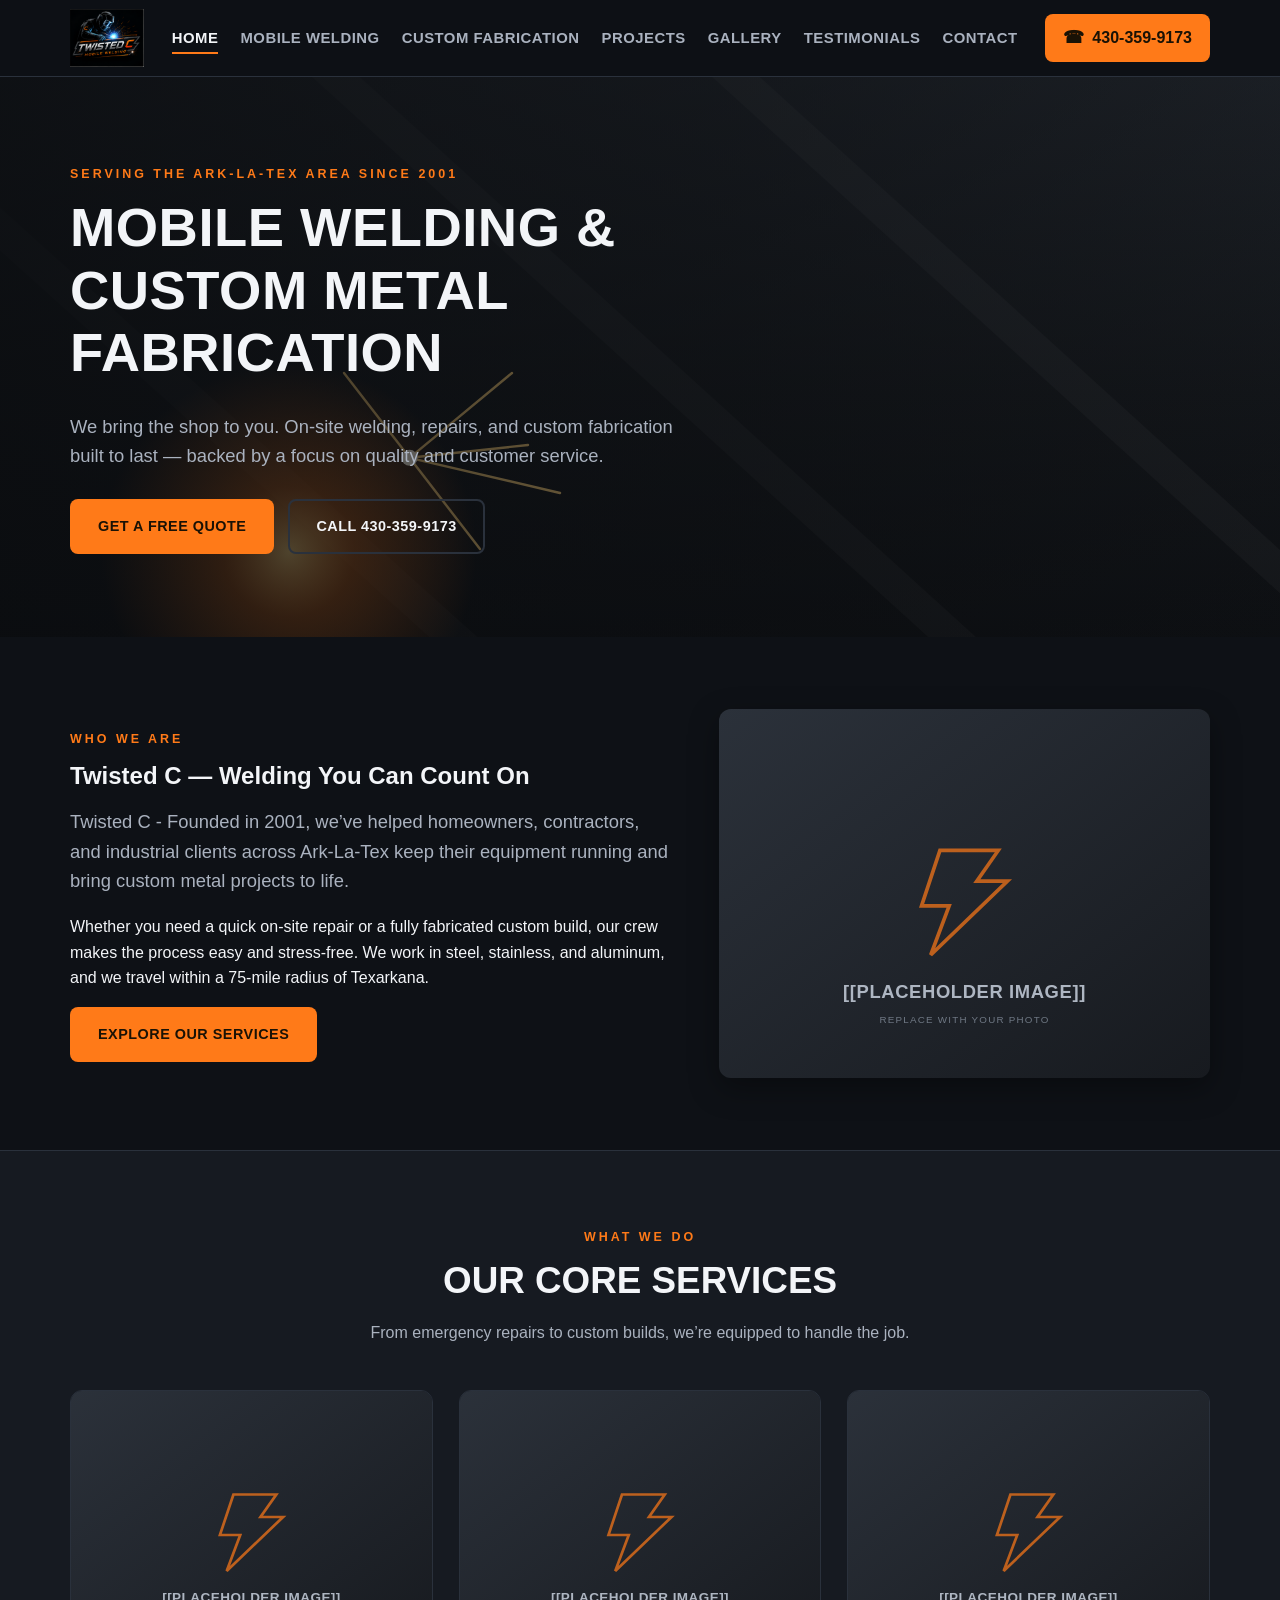
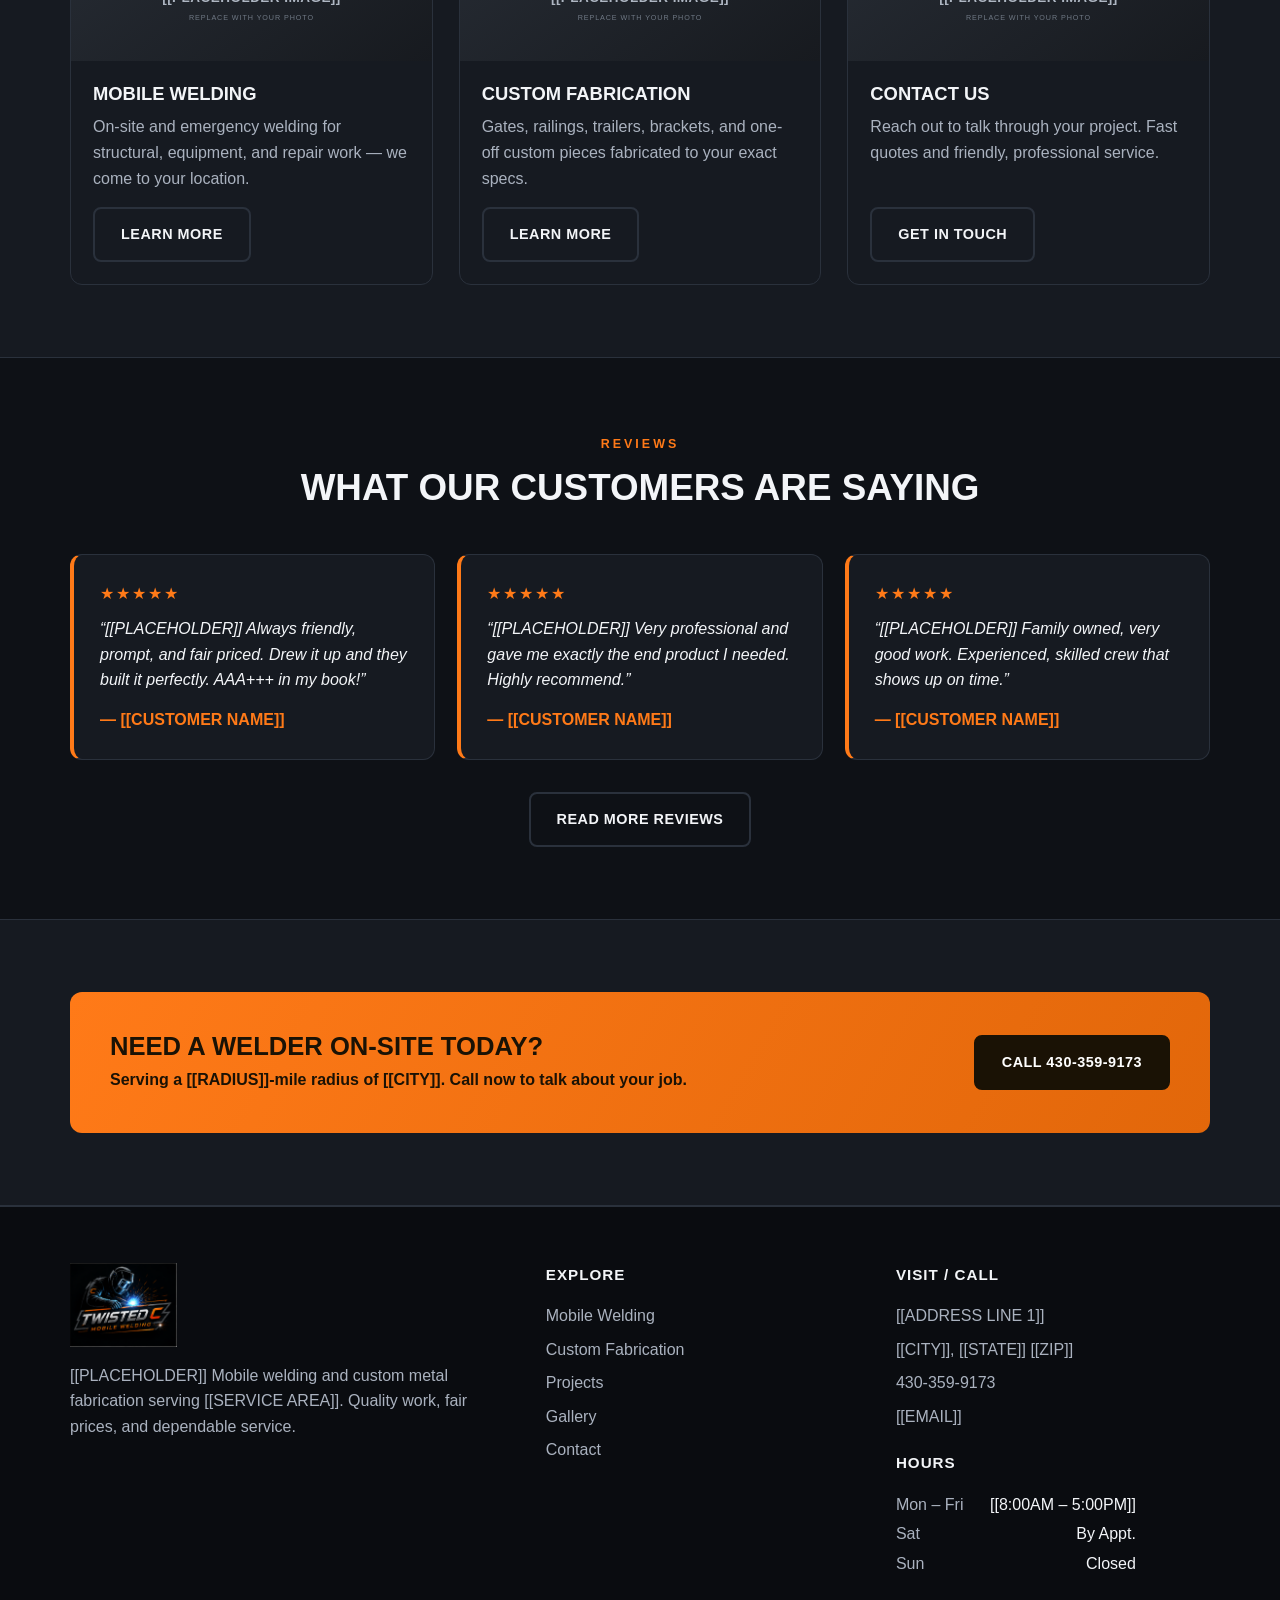
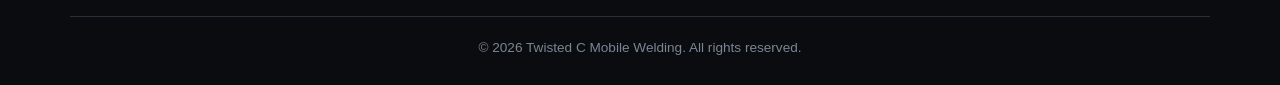
==== index.html @ abf5060c "Fill in home intro and hero copy (Ark-La-Tex, est. 2001, Texarkana)" ====
<!DOCTYPE html>
<html lang="en">
<head>
  <meta charset="UTF-8">
  <meta name="viewport" content="width=device-width, initial-scale=1.0">
  <title>Twisted C Mobile Welding | Mobile Welding & Custom Fabrication</title>
  <meta name="description" content="[[PLACEHOLDER]] Mobile welding and custom metal fabrication serving [[SERVICE AREA]]. On-site repairs, structural welding, and custom builds.">
  <link rel="icon" href="assets/logo.png" type="image/png">
  <link rel="stylesheet" href="css/styles.css">
</head>
<body>

  <!-- ===================== HEADER ===================== -->
  <header class="site-header">
    <div class="container header-inner">
      <a class="brand" href="index.html" aria-label="Twisted C Mobile Welding home">
        <img src="assets/logo.png" alt="Twisted C Mobile Welding logo">
      </a>

      <nav class="main-nav" id="primary-nav" aria-label="Primary">
        <ul>
          <li><a href="index.html" class="active">Home</a></li>
          <li><a href="mobile-welding.html">Mobile Welding</a></li>
          <li><a href="custom-fabrication.html">Custom Fabrication</a></li>
          <li><a href="projects.html">Projects</a></li>
          <li><a href="gallery.html">Gallery</a></li>          <li><a href="testimonials.html">Testimonials</a></li>
          <li><a href="contact.html">Contact</a></li>
        </ul>
      </nav>

      <div class="header-cta">
        <a class="phone-cta" href="tel:430-359-9173">
          <span class="ico" aria-hidden="true">&#9742;</span>
          <span class="label">430-359-9173</span>
        </a>
        <button class="nav-toggle" type="button" aria-label="Toggle menu" aria-controls="primary-nav" aria-expanded="false">
          <span></span><span></span><span></span>
        </button>
      </div>
    </div>
  </header>

  <main>
    <!-- ===================== HERO ===================== -->
    <section class="hero">
      <div class="container">
        <div class="hero-content">
          <span class="eyebrow">Serving the Ark-La-Tex Area since 2001</span>
          <h1>Mobile Welding &amp; Custom Metal Fabrication</h1>
          <p>We bring the shop to you. On-site welding, repairs, and custom fabrication
             built to last &mdash; backed by a focus on quality and customer service.</p>
          <div class="hero-actions">
            <a class="btn btn-primary" href="contact.html">Get a Free Quote</a>
            <a class="btn btn-outline" href="tel:430-359-9173">Call 430-359-9173</a>
          </div>
        </div>
      </div>
    </section>

    <!-- ===================== INTRO ===================== -->
    <section class="section">
      <div class="container split">
        <div>
          <span class="eyebrow">Who we are</span>
          <h2>Twisted C &mdash; Welding You Can Count On</h2>
          <p class="lead">Twisted C - Founded in 2001, we&rsquo;ve helped homeowners,
            contractors, and industrial clients across Ark-La-Tex keep their equipment
            running and bring custom metal projects to life.</p>
          <p>Whether you need a quick on-site repair or a fully fabricated custom build, our
            crew makes the process easy and stress-free. We work in steel, stainless, and
            aluminum, and we travel within a 75-mile radius of Texarkana.</p>
          <a class="btn btn-primary" href="mobile-welding.html">Explore Our Services</a>
        </div>
        <div>
          <img src="assets/placeholder.svg" alt="[[PLACEHOLDER]] welder performing on-site work">
        </div>
      </div>
    </section>

    <!-- ===================== THREE CARDS ===================== -->
    <section class="section section--alt">
      <div class="container">
        <div class="section-head">
          <span class="eyebrow">What we do</span>
          <h2>Our Core Services</h2>
          <p>From emergency repairs to custom builds, we&rsquo;re equipped to handle the job.</p>
        </div>
        <div class="card-grid">
          <article class="card">
            <div class="card-media"><img src="assets/placeholder.svg" alt="[[PLACEHOLDER]] mobile welding"></div>
            <div class="card-body">
              <h3>Mobile Welding</h3>
              <p>On-site and emergency welding for structural, equipment, and repair work &mdash; we come to your location.</p>
              <a class="btn btn-outline" href="mobile-welding.html">Learn More</a>
            </div>
          </article>
          <article class="card">
            <div class="card-media"><img src="assets/placeholder.svg" alt="[[PLACEHOLDER]] custom fabrication"></div>
            <div class="card-body">
              <h3>Custom Fabrication</h3>
              <p>Gates, railings, trailers, brackets, and one-off custom pieces fabricated to your exact specs.</p>
              <a class="btn btn-outline" href="custom-fabrication.html">Learn More</a>
            </div>
          </article>
          <article class="card">
            <div class="card-media"><img src="assets/placeholder.svg" alt="[[PLACEHOLDER]] contact us"></div>
            <div class="card-body">
              <h3>Contact Us</h3>
              <p>Reach out to talk through your project. Fast quotes and friendly, professional service.</p>
              <a class="btn btn-outline" href="contact.html">Get in Touch</a>
            </div>
          </article>
        </div>
      </div>
    </section>

    <!-- ===================== TESTIMONIALS STRIP ===================== -->
    <section class="section">
      <div class="container">
        <div class="section-head">
          <span class="eyebrow">Reviews</span>
          <h2>What Our Customers Are Saying</h2>
        </div>
        <div class="grid-3">
          <div class="quote">
            <div class="stars" aria-label="5 out of 5 stars">&#9733;&#9733;&#9733;&#9733;&#9733;</div>
            <p>&ldquo;[[PLACEHOLDER]] Always friendly, prompt, and fair priced. Drew it up and they built it perfectly. AAA+++ in my book!&rdquo;</p>
            <span class="who">&mdash; [[CUSTOMER NAME]]</span>
          </div>
          <div class="quote">
            <div class="stars" aria-label="5 out of 5 stars">&#9733;&#9733;&#9733;&#9733;&#9733;</div>
            <p>&ldquo;[[PLACEHOLDER]] Very professional and gave me exactly the end product I needed. Highly recommend.&rdquo;</p>
            <span class="who">&mdash; [[CUSTOMER NAME]]</span>
          </div>
          <div class="quote">
            <div class="stars" aria-label="5 out of 5 stars">&#9733;&#9733;&#9733;&#9733;&#9733;</div>
            <p>&ldquo;[[PLACEHOLDER]] Family owned, very good work. Experienced, skilled crew that shows up on time.&rdquo;</p>
            <span class="who">&mdash; [[CUSTOMER NAME]]</span>
          </div>
        </div>
        <div class="text-center" style="margin-top:32px;">
          <a class="btn btn-outline" href="testimonials.html">Read More Reviews</a>
        </div>
      </div>
    </section>

    <!-- ===================== CALLOUT ===================== -->
    <section class="section section--alt">
      <div class="container">
        <div class="callout">
          <div>
            <h2>Need a Welder On-Site Today?</h2>
            <p>Serving a [[RADIUS]]-mile radius of [[CITY]]. Call now to talk about your job.</p>
          </div>
          <a class="btn" href="tel:430-359-9173">Call 430-359-9173</a>
        </div>
      </div>
    </section>
  </main>

  <!-- ===================== FOOTER ===================== -->
  <footer class="site-footer">
    <div class="container">
      <div class="footer-grid">
        <div class="footer-brand">
          <img src="assets/logo.png" alt="Twisted C Mobile Welding logo">
          <p>[[PLACEHOLDER]] Mobile welding and custom metal fabrication serving [[SERVICE AREA]].
             Quality work, fair prices, and dependable service.</p>
        </div>
        <div>
          <h4>Explore</h4>
          <ul>
            <li><a href="mobile-welding.html">Mobile Welding</a></li>
            <li><a href="custom-fabrication.html">Custom Fabrication</a></li>
            <li><a href="projects.html">Projects</a></li>
            <li><a href="gallery.html">Gallery</a></li>            <li><a href="contact.html">Contact</a></li>
          </ul>
        </div>
        <div>
          <h4>Visit / Call</h4>
          <ul>
            <li>[[ADDRESS LINE 1]]</li>
            <li>[[CITY]], [[STATE]] [[ZIP]]</li>
            <li><a href="tel:430-359-9173">430-359-9173</a></li>
            <li><a href="mailto:[[EMAIL]]">[[EMAIL]]</a></li>
          </ul>
          <h4 style="margin-top:22px;">Hours</h4>
          <div class="footer-hours">
            <span>Mon &ndash; Fri</span><span>[[8:00AM &ndash; 5:00PM]]</span>
            <span>Sat</span><span>By Appt.</span>
            <span>Sun</span><span>Closed</span>
          </div>
        </div>
      </div>
      <div class="footer-bottom">
        &copy; <span id="year">2026</span> Twisted C Mobile Welding. All rights reserved.
      </div>
    </div>
  </footer>

  <script src="js/main.js"></script>
</body>
</html>
---- css/styles.css ----
/* =========================================================
   Twisted C Mobile Welding
   Shared stylesheet. Theme variables live at the top:
   change --accent to re-brand the whole site at once.
   ========================================================= */

:root {
  --accent: #ff7a18;        /* safety orange */
  --accent-dark: #e2670a;
  --accent-soft: rgba(255, 122, 24, 0.12);

  --bg: #0e1116;            /* near-black steel */
  --surface: #161a21;       /* card / band surface */
  --surface-2: #1d222b;     /* lighter surface */
  --border: #2a313c;

  --text: #f3f5f8;
  --muted: #aab2bf;
  --muted-2: #7b8593;

  --header-h: 76px;
  --maxw: 1180px;
  --radius: 12px;
  --shadow: 0 10px 30px rgba(0, 0, 0, 0.35);
  --font: "Segoe UI", Arial, Helvetica, sans-serif;
}

* { box-sizing: border-box; }

html { scroll-behavior: smooth; }

body {
  margin: 0;
  font-family: var(--font);
  color: var(--text);
  background: var(--bg);
  line-height: 1.6;
  -webkit-font-smoothing: antialiased;
}

img { max-width: 100%; display: block; }

a { color: var(--accent); text-decoration: none; }
a:hover { color: var(--accent-dark); }

h1, h2, h3 { line-height: 1.15; margin: 0 0 0.5em; }

.container {
  width: 100%;
  max-width: var(--maxw);
  margin: 0 auto;
  padding: 0 20px;
}

.text-center { text-align: center; }

.eyebrow {
  display: inline-block;
  color: var(--accent);
  font-weight: 700;
  letter-spacing: 3px;
  text-transform: uppercase;
  font-size: 0.78rem;
  margin-bottom: 12px;
}

/* ---------- Buttons ---------- */
.btn {
  display: inline-block;
  padding: 14px 26px;
  border-radius: 8px;
  font-weight: 700;
  letter-spacing: 0.5px;
  text-transform: uppercase;
  font-size: 0.9rem;
  cursor: pointer;
  border: 2px solid transparent;
  transition: transform 0.12s ease, background 0.18s ease, color 0.18s ease;
}
.btn:active { transform: translateY(1px); }

.btn-primary { background: var(--accent); color: #1a1205; }
.btn-primary:hover { background: var(--accent-dark); color: #1a1205; }

.btn-outline { background: transparent; color: var(--text); border-color: var(--border); }
.btn-outline:hover { border-color: var(--accent); color: var(--accent); }

.btn-block { display: block; width: 100%; text-align: center; }

/* =========================================================
   Header
   ========================================================= */
.site-header {
  position: sticky;
  top: 0;
  z-index: 100;
  background: rgba(14, 17, 22, 0.92);
  backdrop-filter: blur(8px);
  border-bottom: 1px solid var(--border);
  transition: box-shadow 0.2s ease, background 0.2s ease;
}
.site-header.is-scrolled { box-shadow: var(--shadow); }

.header-inner {
  height: var(--header-h);
  display: flex;
  align-items: center;
  justify-content: space-between;
  gap: 16px;
}

.brand { display: flex; align-items: center; }
.brand img { height: 58px; width: auto; }

.main-nav ul {
  list-style: none;
  display: flex;
  align-items: center;
  gap: 22px;
  margin: 0;
  padding: 0;
}
.main-nav a {
  color: var(--muted);
  font-weight: 600;
  font-size: 0.93rem;
  text-transform: uppercase;
  letter-spacing: 0.5px;
  padding: 6px 0;
  border-bottom: 2px solid transparent;
}
.main-nav a:hover { color: var(--text); }
.main-nav a.active {
  color: var(--text);
  border-bottom-color: var(--accent);
}

.header-cta {
  display: flex;
  align-items: center;
  gap: 14px;
}
.phone-cta {
  display: inline-flex;
  align-items: center;
  gap: 8px;
  background: var(--accent);
  color: #1a1205;
  font-weight: 800;
  padding: 11px 18px;
  border-radius: 8px;
  white-space: nowrap;
}
.phone-cta:hover { background: var(--accent-dark); color: #1a1205; }
.phone-cta .ico { font-size: 1.05rem; }

.nav-toggle {
  display: none;
  flex-direction: column;
  justify-content: center;
  gap: 5px;
  width: 44px;
  height: 44px;
  background: transparent;
  border: 1px solid var(--border);
  border-radius: 8px;
  cursor: pointer;
}
.nav-toggle span {
  display: block;
  height: 2px;
  width: 22px;
  margin: 0 auto;
  background: var(--text);
  transition: transform 0.2s ease, opacity 0.2s ease;
}
.nav-toggle[aria-expanded="true"] span:nth-child(1) { transform: translateY(7px) rotate(45deg); }
.nav-toggle[aria-expanded="true"] span:nth-child(2) { opacity: 0; }
.nav-toggle[aria-expanded="true"] span:nth-child(3) { transform: translateY(-7px) rotate(-45deg); }

/* =========================================================
   Hero
   ========================================================= */
.hero {
  position: relative;
  min-height: 560px;
  display: flex;
  align-items: center;
  background: var(--surface);
  overflow: hidden;
}
.hero::before {
  content: "";
  position: absolute;
  inset: 0;
  background: url("../assets/hero.svg") center/cover no-repeat;
}
.hero::after {
  content: "";
  position: absolute;
  inset: 0;
  background: linear-gradient(90deg, rgba(10, 12, 15, 0.82) 0%, rgba(10, 12, 15, 0.55) 55%, rgba(10, 12, 15, 0.25) 100%);
}
.hero .container { position: relative; z-index: 2; }
.hero-content { max-width: 640px; padding: 80px 0; }
.hero h1 {
  font-size: clamp(2rem, 5vw, 3.4rem);
  text-transform: uppercase;
  letter-spacing: 0.5px;
}
.hero p { font-size: 1.15rem; color: var(--muted); margin-bottom: 28px; }
.hero-actions { display: flex; flex-wrap: wrap; gap: 14px; }

/* Smaller page banner for inner pages */
.page-banner {
  position: relative;
  background: var(--surface);
  border-bottom: 1px solid var(--border);
  padding: 56px 0;
  overflow: hidden;
}
.page-banner::before {
  content: "";
  position: absolute;
  inset: 0;
  background: url("../assets/hero.svg") center/cover no-repeat;
  opacity: 0.5;
}
.page-banner::after {
  content: "";
  position: absolute;
  inset: 0;
  background: linear-gradient(90deg, rgba(10, 12, 15, 0.9), rgba(10, 12, 15, 0.6));
}
.page-banner .container { position: relative; z-index: 2; }
.page-banner h1 { font-size: clamp(1.8rem, 4vw, 2.6rem); text-transform: uppercase; }
.breadcrumb { color: var(--muted-2); font-size: 0.9rem; }
.breadcrumb a { color: var(--muted); }

/* =========================================================
   Sections
   ========================================================= */
.section { padding: 72px 0; }
.section--alt { background: var(--surface); border-top: 1px solid var(--border); border-bottom: 1px solid var(--border); }

.section-head { max-width: 720px; margin: 0 auto 44px; text-align: center; }
.section-head h2 { font-size: clamp(1.6rem, 3.5vw, 2.3rem); text-transform: uppercase; }
.section-head p { color: var(--muted); margin: 0; }

.lead { font-size: 1.15rem; color: var(--muted); }

/* Two-column intro */
.split {
  display: grid;
  grid-template-columns: 1.1fr 0.9fr;
  gap: 48px;
  align-items: center;
}
.split img { border-radius: var(--radius); box-shadow: var(--shadow); }

/* =========================================================
   Cards
   ========================================================= */
.card-grid {
  display: grid;
  grid-template-columns: repeat(3, 1fr);
  gap: 26px;
}
.card {
  background: var(--surface);
  border: 1px solid var(--border);
  border-radius: var(--radius);
  overflow: hidden;
  display: flex;
  flex-direction: column;
  transition: transform 0.15s ease, border-color 0.15s ease;
}
.card:hover { transform: translateY(-4px); border-color: var(--accent); }
.card-media { aspect-ratio: 4 / 3; background: var(--surface-2); }
.card-media img { width: 100%; height: 100%; object-fit: cover; }
.card-body { padding: 22px; display: flex; flex-direction: column; gap: 10px; flex: 1; }
.card-body h3 { text-transform: uppercase; font-size: 1.15rem; margin: 0; }
.card-body p { color: var(--muted); margin: 0; flex: 1; }
.card-body .btn { align-self: flex-start; margin-top: 6px; }

/* Feature list */
.feature-list { list-style: none; padding: 0; margin: 18px 0 0; display: grid; gap: 12px; }
.feature-list li {
  position: relative;
  padding-left: 30px;
  color: var(--muted);
}
.feature-list li::before {
  content: "";
  position: absolute;
  left: 0; top: 9px;
  width: 12px; height: 12px;
  background: var(--accent);
  clip-path: polygon(50% 0, 100% 38%, 80% 100%, 20% 100%, 0 38%);
}

/* Two/three/four-up generic grids */
.grid-2 { display: grid; grid-template-columns: repeat(2, 1fr); gap: 26px; }
.grid-3 { display: grid; grid-template-columns: repeat(3, 1fr); gap: 22px; }
.grid-4 { display: grid; grid-template-columns: repeat(4, 1fr); gap: 18px; }

/* =========================================================
   Callout band
   ========================================================= */
.callout {
  background: linear-gradient(120deg, var(--accent) 0%, var(--accent-dark) 100%);
  color: #1a1205;
  border-radius: var(--radius);
  padding: 40px;
  display: flex;
  flex-wrap: wrap;
  align-items: center;
  justify-content: space-between;
  gap: 24px;
}
.callout h2 { margin: 0; text-transform: uppercase; font-size: 1.6rem; }
.callout p { margin: 6px 0 0; font-weight: 600; }
.callout .btn { background: #1a1205; color: #fff; border-color: #1a1205; }
.callout .btn:hover { background: #000; color: #fff; }

/* =========================================================
   Testimonials
   ========================================================= */
.quote {
  background: var(--surface);
  border: 1px solid var(--border);
  border-left: 4px solid var(--accent);
  border-radius: var(--radius);
  padding: 26px;
}
.quote p { font-style: italic; color: var(--text); margin: 0 0 14px; }
.quote .who { color: var(--accent); font-weight: 700; font-style: normal; }
.stars { color: var(--accent); letter-spacing: 2px; margin-bottom: 10px; }

/* =========================================================
   Gallery
   ========================================================= */
.gallery-grid {
  display: grid;
  grid-template-columns: repeat(3, 1fr);
  gap: 16px;
}
.gallery-item {
  position: relative;
  border: 1px solid var(--border);
  border-radius: 10px;
  overflow: hidden;
  cursor: pointer;
  aspect-ratio: 4 / 3;
  background: var(--surface-2);
}
.gallery-item img { width: 100%; height: 100%; object-fit: cover; transition: transform 0.25s ease; }
.gallery-item:hover img { transform: scale(1.06); }
.gallery-item::after {
  content: "+";
  position: absolute;
  inset: 0;
  display: flex;
  align-items: center;
  justify-content: center;
  font-size: 2rem;
  color: #fff;
  background: rgba(14, 17, 22, 0.55);
  opacity: 0;
  transition: opacity 0.2s ease;
}
.gallery-item:hover::after { opacity: 1; }

/* Lightbox */
.lightbox {
  position: fixed;
  inset: 0;
  z-index: 200;
  background: rgba(6, 8, 11, 0.92);
  display: none;
  align-items: center;
  justify-content: center;
  padding: 24px;
}
.lightbox.open { display: flex; }
.lightbox img { max-width: 92vw; max-height: 86vh; border-radius: 8px; box-shadow: var(--shadow); }
.lightbox-close {
  position: absolute;
  top: 18px; right: 22px;
  background: transparent;
  border: none;
  color: #fff;
  font-size: 2.4rem;
  line-height: 1;
  cursor: pointer;
}

/* =========================================================
   Careers
   ========================================================= */
.job {
  background: var(--surface);
  border: 1px solid var(--border);
  border-radius: var(--radius);
  padding: 24px 26px;
  display: flex;
  flex-wrap: wrap;
  justify-content: space-between;
  align-items: center;
  gap: 16px;
}
.job h3 { margin: 0; text-transform: uppercase; font-size: 1.15rem; }
.job .meta { color: var(--muted-2); font-size: 0.9rem; }

/* =========================================================
   Contact
   ========================================================= */
.contact-grid { display: grid; grid-template-columns: 1.1fr 0.9fr; gap: 42px; align-items: start; }

.field { margin-bottom: 18px; }
.field label { display: block; font-weight: 600; margin-bottom: 6px; font-size: 0.92rem; }
.field input, .field textarea {
  width: 100%;
  background: var(--surface);
  border: 1px solid var(--border);
  border-radius: 8px;
  color: var(--text);
  padding: 12px 14px;
  font: inherit;
}
.field input:focus, .field textarea:focus {
  outline: none;
  border-color: var(--accent);
  box-shadow: 0 0 0 3px var(--accent-soft);
}
.field textarea { min-height: 140px; resize: vertical; }

.form-note { color: var(--muted-2); font-size: 0.85rem; margin-top: 10px; }
.form-success {
  display: none;
  background: var(--accent-soft);
  border: 1px solid var(--accent);
  color: var(--text);
  border-radius: 8px;
  padding: 14px 16px;
  margin-bottom: 18px;
}
.form-success.show { display: block; }

.info-list { list-style: none; padding: 0; margin: 0; display: grid; gap: 18px; }
.info-list li { display: flex; gap: 14px; }
.info-list .ico {
  flex: 0 0 40px;
  height: 40px;
  display: flex;
  align-items: center;
  justify-content: center;
  background: var(--accent-soft);
  color: var(--accent);
  border-radius: 8px;
  font-size: 1.1rem;
}
.info-list strong { display: block; }
.info-list span { color: var(--muted); }

.map-placeholder {
  margin-top: 26px;
  height: 220px;
  border-radius: var(--radius);
  border: 1px dashed var(--border);
  background:
    repeating-linear-gradient(45deg, var(--surface), var(--surface) 14px, var(--surface-2) 14px, var(--surface-2) 28px);
  display: flex;
  align-items: center;
  justify-content: center;
  color: var(--muted-2);
  font-weight: 600;
  letter-spacing: 1px;
}

/* =========================================================
   Footer
   ========================================================= */
.site-footer {
  background: #0a0c10;
  border-top: 1px solid var(--border);
  padding: 56px 0 26px;
  color: var(--muted);
}
.footer-grid {
  display: grid;
  grid-template-columns: 1.4fr 1fr 1fr;
  gap: 36px;
}
.site-footer h4 {
  color: var(--text);
  text-transform: uppercase;
  letter-spacing: 1px;
  font-size: 0.95rem;
  margin: 0 0 16px;
}
.site-footer ul { list-style: none; padding: 0; margin: 0; display: grid; gap: 8px; }
.site-footer a { color: var(--muted); }
.site-footer a:hover { color: var(--accent); }
.footer-brand img { height: 84px; width: auto; margin-bottom: 14px; }
.footer-hours { display: grid; grid-template-columns: auto auto; gap: 4px 18px; max-width: 240px; }
.footer-hours span:nth-child(even) { color: var(--text); text-align: right; }
.footer-bottom {
  border-top: 1px solid var(--border);
  margin-top: 40px;
  padding-top: 20px;
  text-align: center;
  font-size: 0.85rem;
  color: var(--muted-2);
}

/* =========================================================
   Responsive
   ========================================================= */
@media (max-width: 960px) {
  .split, .contact-grid { grid-template-columns: 1fr; gap: 30px; }
  .card-grid, .grid-3, .gallery-grid { grid-template-columns: repeat(2, 1fr); }
  .grid-4 { grid-template-columns: repeat(2, 1fr); }
  .footer-grid { grid-template-columns: 1fr 1fr; }
}

@media (max-width: 760px) {
  .nav-toggle { display: flex; }
  .main-nav {
    position: fixed;
    top: var(--header-h);
    left: 0;
    right: 0;
    background: var(--bg);
    border-bottom: 1px solid var(--border);
    box-shadow: var(--shadow);
    max-height: 0;
    overflow: hidden;
    transition: max-height 0.28s ease;
  }
  .main-nav.open { max-height: 70vh; }
  .main-nav ul { flex-direction: column; align-items: stretch; gap: 0; padding: 8px 0; }
  .main-nav li { border-bottom: 1px solid var(--border); }
  .main-nav li:last-child { border-bottom: none; }
  .main-nav a { display: block; padding: 14px 20px; }
  .main-nav a.active { border-bottom-color: transparent; color: var(--accent); }

  /* hide the long phone label on small screens, keep tap-to-call icon button */
  .phone-cta .label { display: none; }

  .hero-content { padding: 60px 0; }
  .callout { flex-direction: column; align-items: flex-start; }
}

@media (max-width: 520px) {
  .card-grid, .grid-2, .grid-3, .grid-4, .gallery-grid, .footer-grid { grid-template-columns: 1fr; }
  .section { padding: 52px 0; }
}
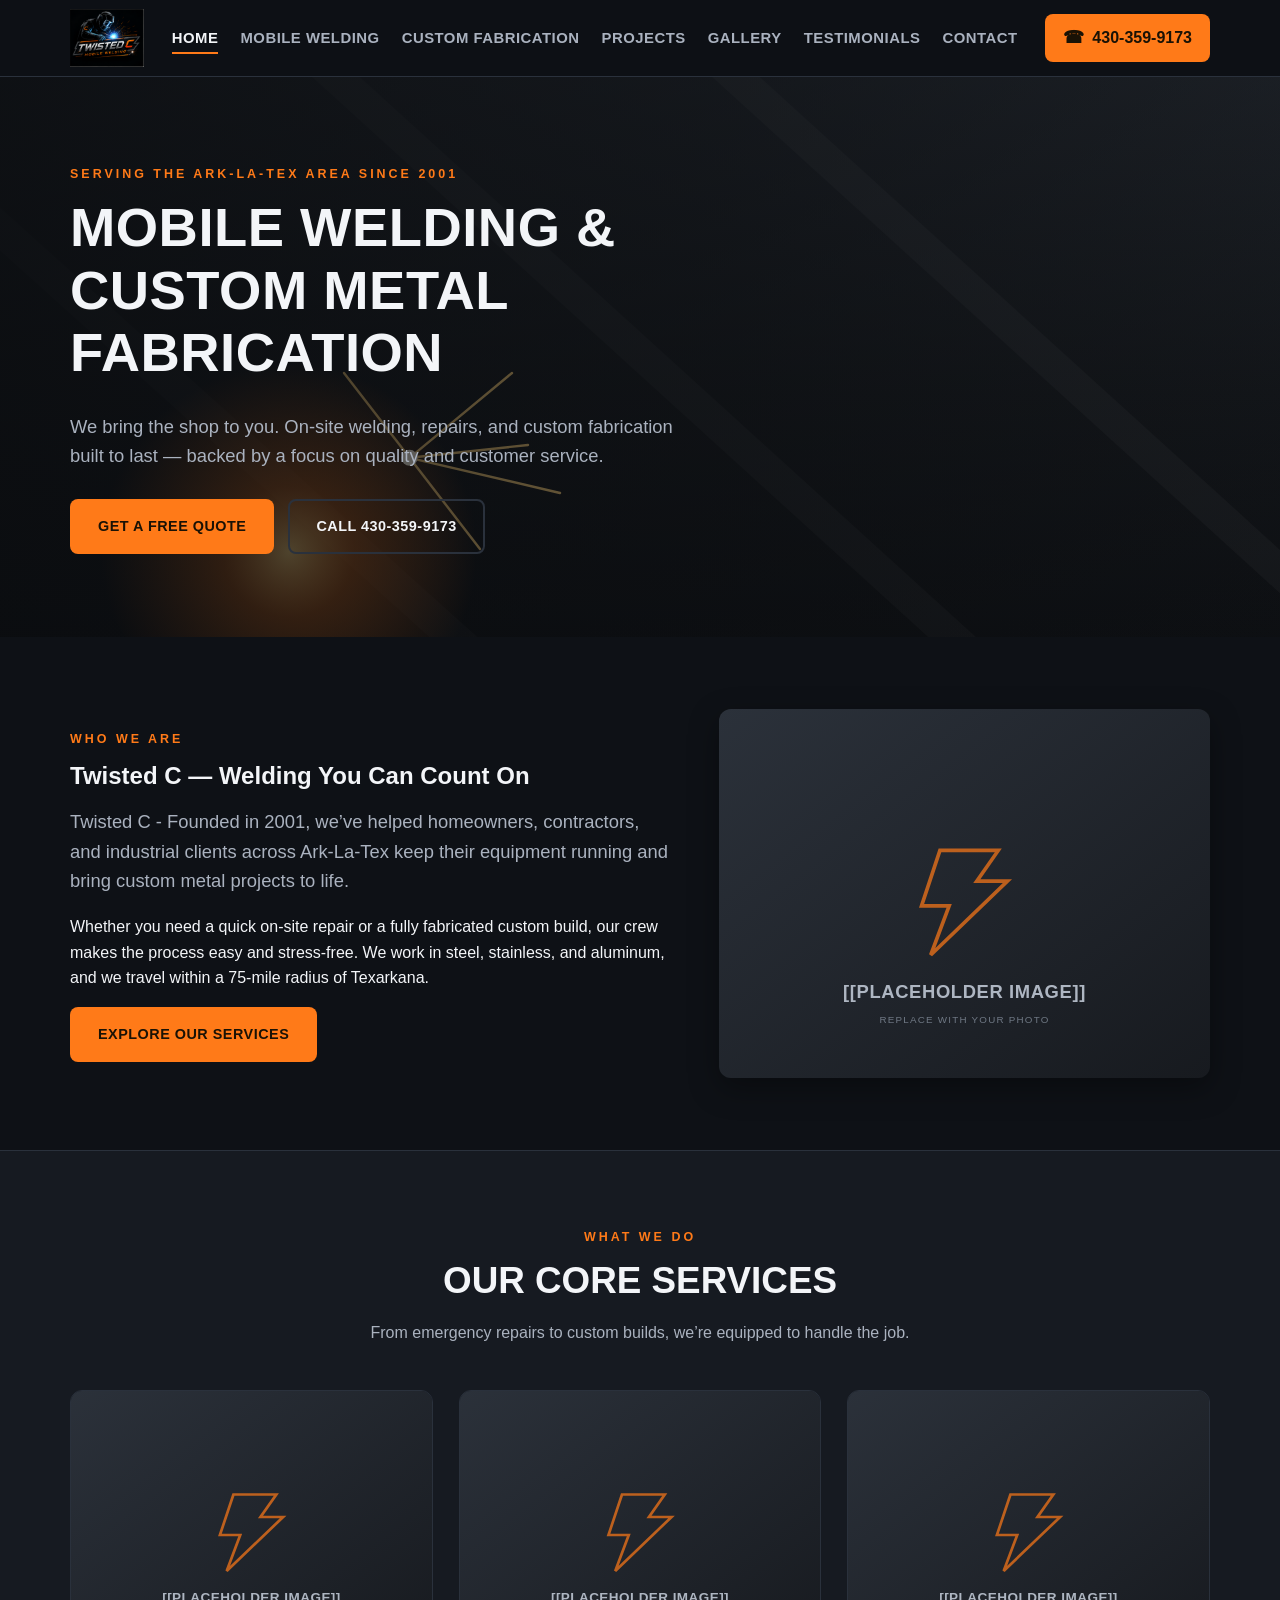
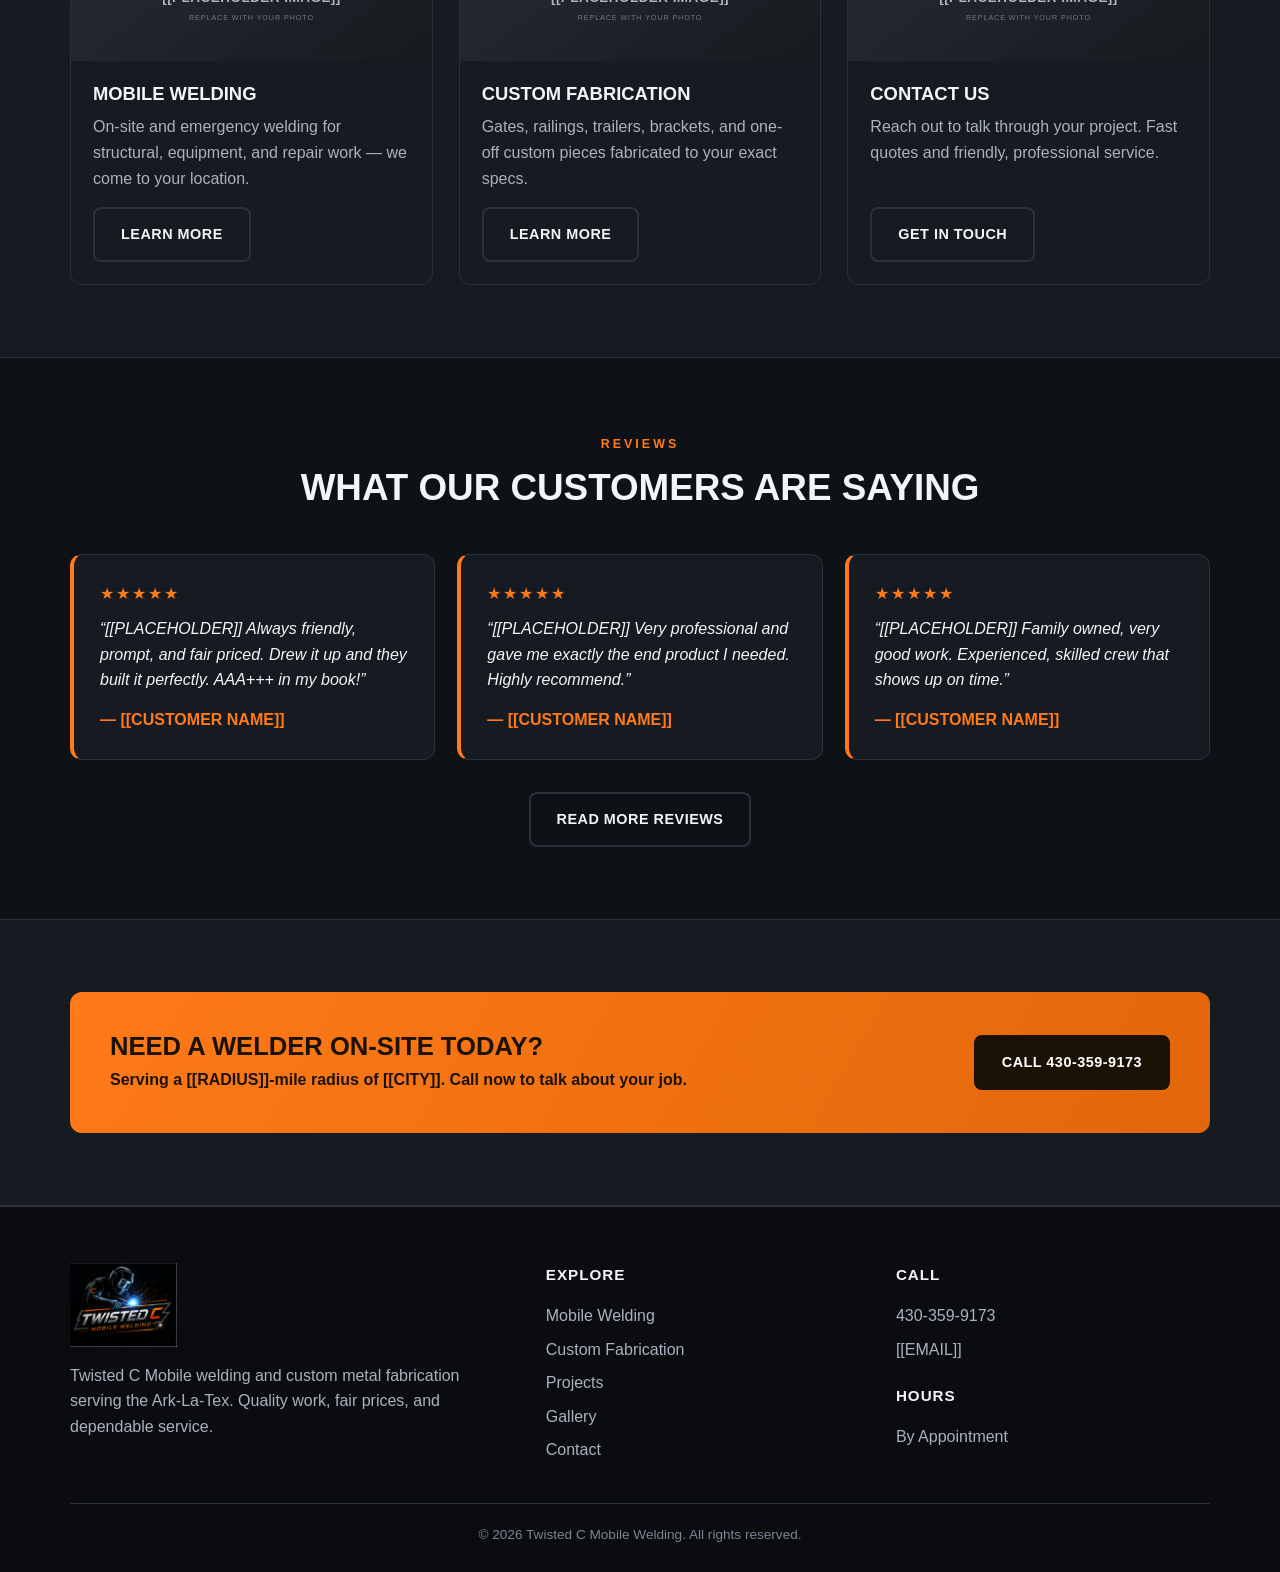
==== commit 50f0e9ab: "Simplify footer: brand blurb, Call heading, phone/email only, by-appointment hours" ====
--- a/index.html
+++ b/index.html
@@ -164,7 +164,7 @@
       <div class="footer-grid">
         <div class="footer-brand">
           <img src="assets/logo.png" alt="Twisted C Mobile Welding logo">
-          <p>[[PLACEHOLDER]] Mobile welding and custom metal fabrication serving [[SERVICE AREA]].
+          <p>Twisted C Mobile welding and custom metal fabrication serving the Ark-La-Tex.
              Quality work, fair prices, and dependable service.</p>
         </div>
         <div>
@@ -177,18 +177,14 @@
           </ul>
         </div>
         <div>
-          <h4>Visit / Call</h4>
+          <h4>Call</h4>
           <ul>
-            <li>[[ADDRESS LINE 1]]</li>
-            <li>[[CITY]], [[STATE]] [[ZIP]]</li>
             <li><a href="tel:430-359-9173">430-359-9173</a></li>
             <li><a href="mailto:[[EMAIL]]">[[EMAIL]]</a></li>
           </ul>
           <h4 style="margin-top:22px;">Hours</h4>
           <div class="footer-hours">
-            <span>Mon &ndash; Fri</span><span>[[8:00AM &ndash; 5:00PM]]</span>
-            <span>Sat</span><span>By Appt.</span>
-            <span>Sun</span><span>Closed</span>
+            <span>By Appointment</span>
           </div>
         </div>
       </div>
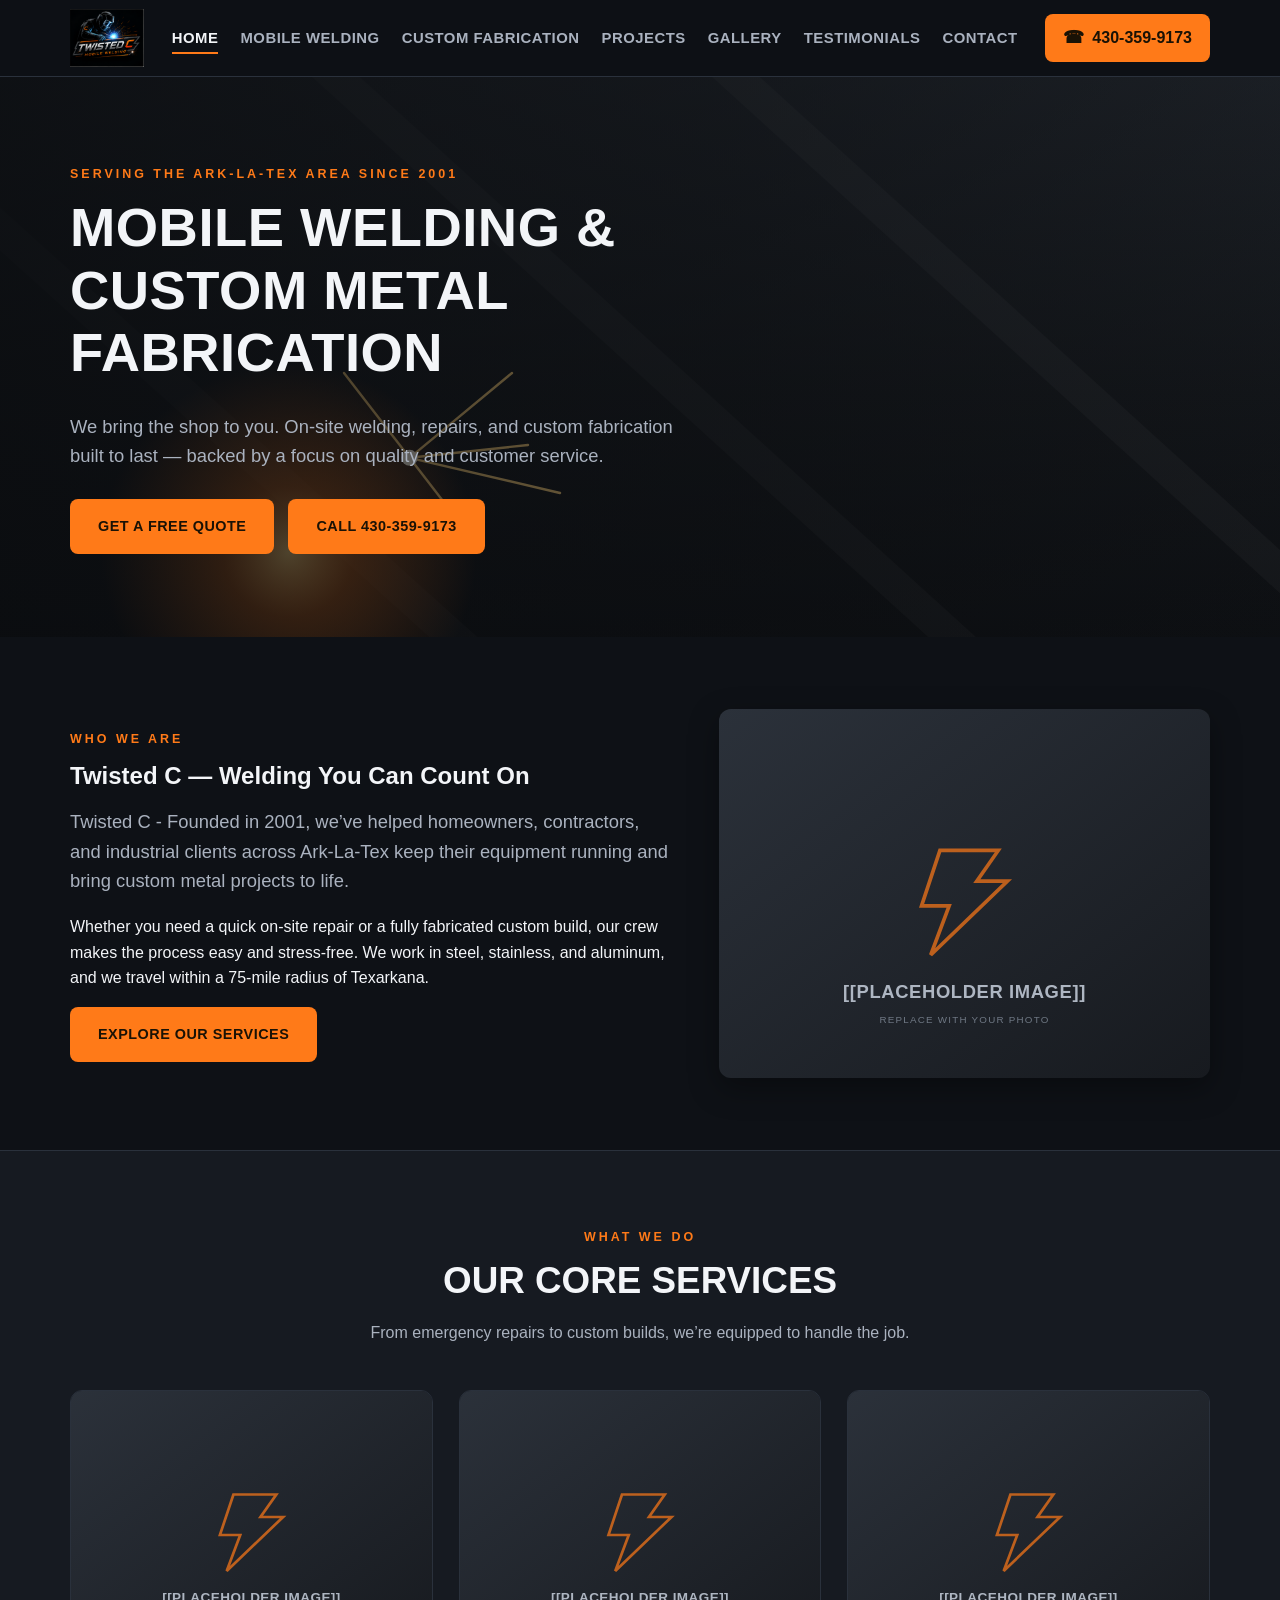
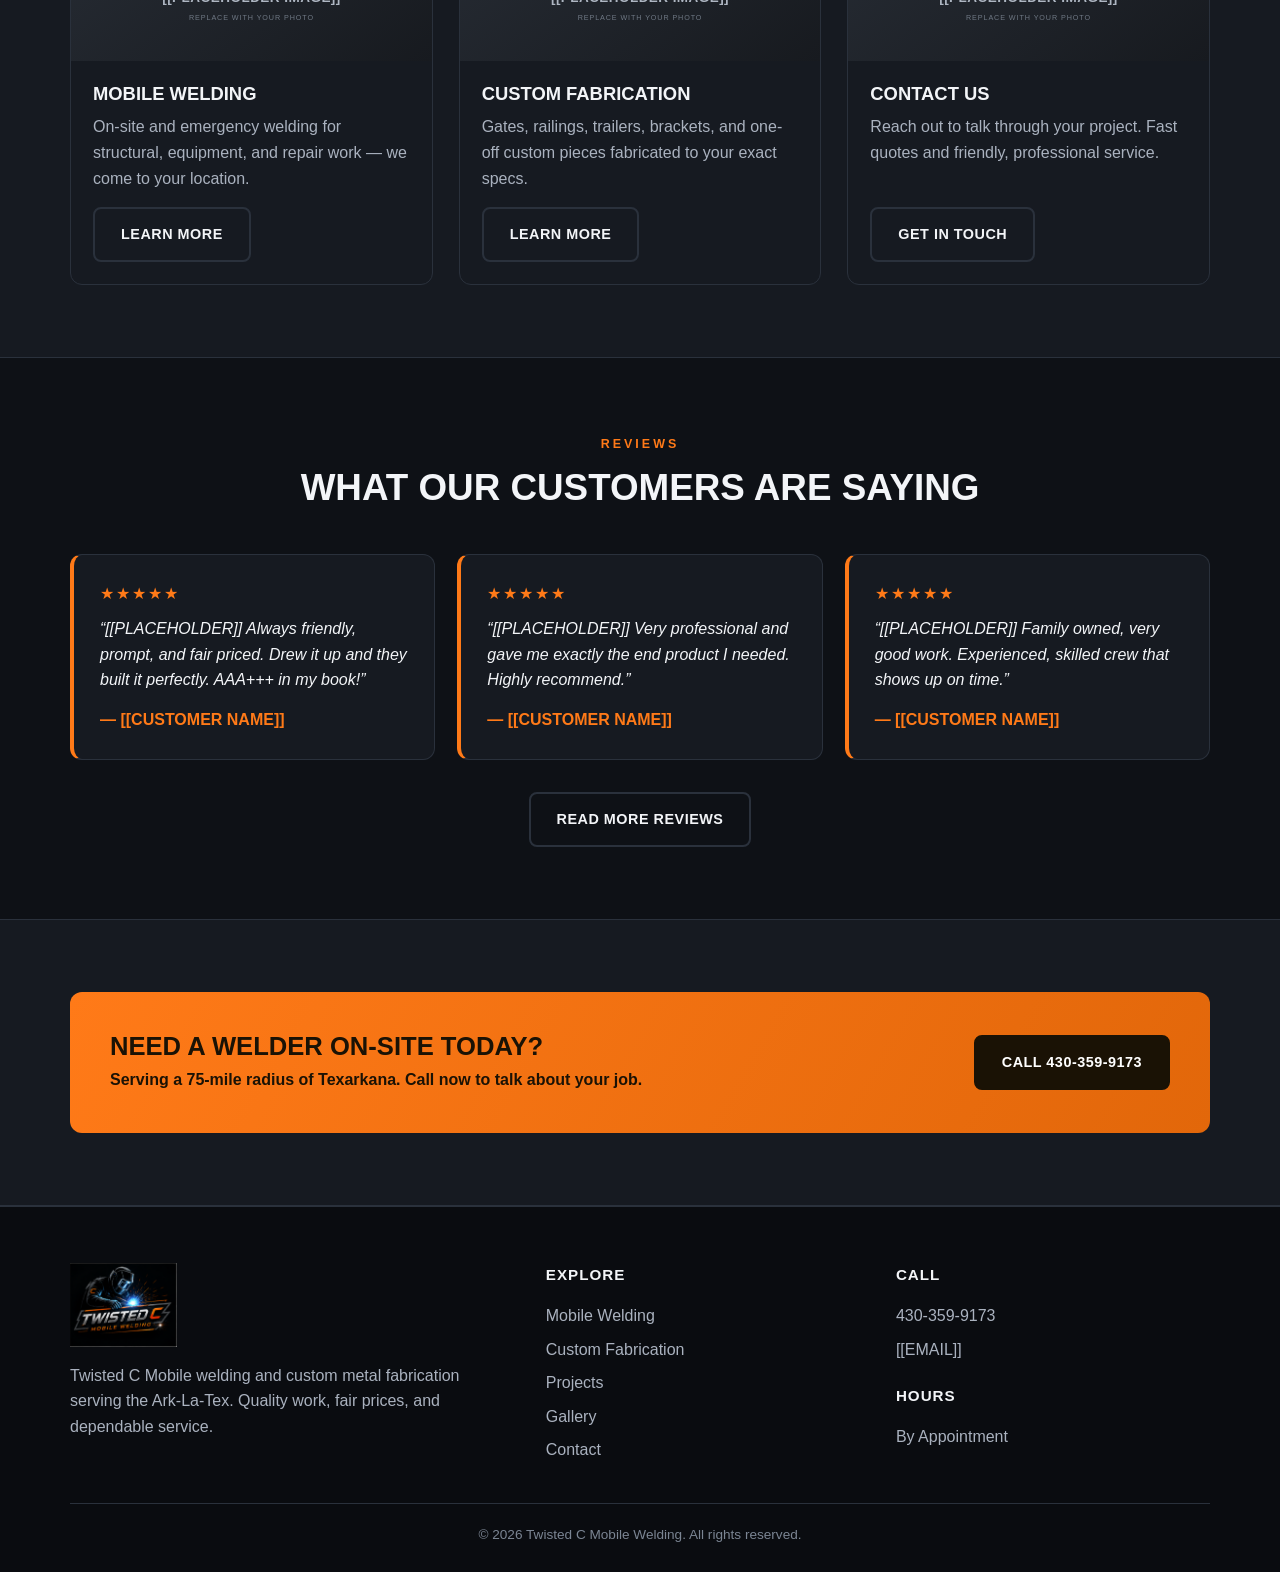
==== commit 608f9cac: "Make hero Call button solid orange; set callout service area (Texarkana)" ====
--- a/index.html
+++ b/index.html
@@ -51,7 +51,7 @@
              built to last &mdash; backed by a focus on quality and customer service.</p>
           <div class="hero-actions">
             <a class="btn btn-primary" href="contact.html">Get a Free Quote</a>
-            <a class="btn btn-outline" href="tel:430-359-9173">Call 430-359-9173</a>
+            <a class="btn btn-primary" href="tel:430-359-9173">Call 430-359-9173</a>
           </div>
         </div>
       </div>
@@ -150,7 +150,7 @@
         <div class="callout">
           <div>
             <h2>Need a Welder On-Site Today?</h2>
-            <p>Serving a [[RADIUS]]-mile radius of [[CITY]]. Call now to talk about your job.</p>
+            <p>Serving a 75-mile radius of Texarkana. Call now to talk about your job.</p>
           </div>
           <a class="btn" href="tel:430-359-9173">Call 430-359-9173</a>
         </div>
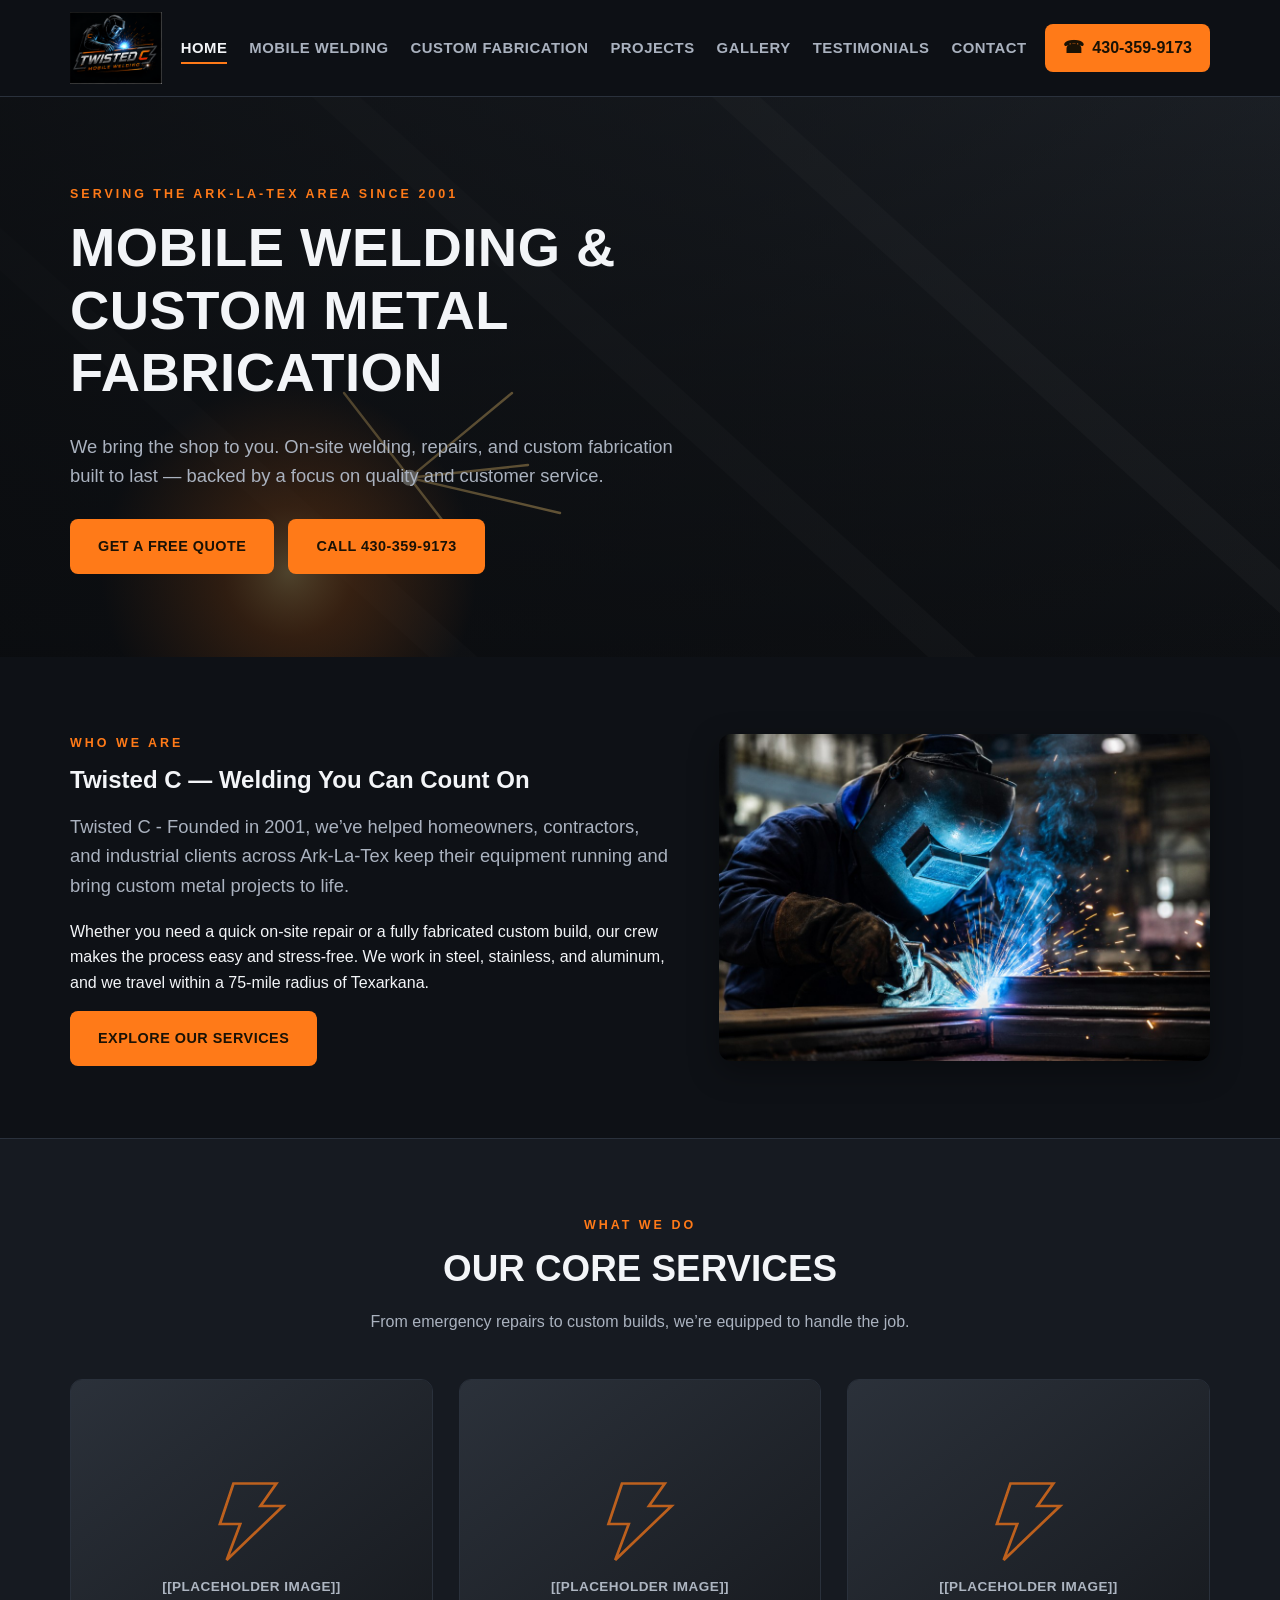
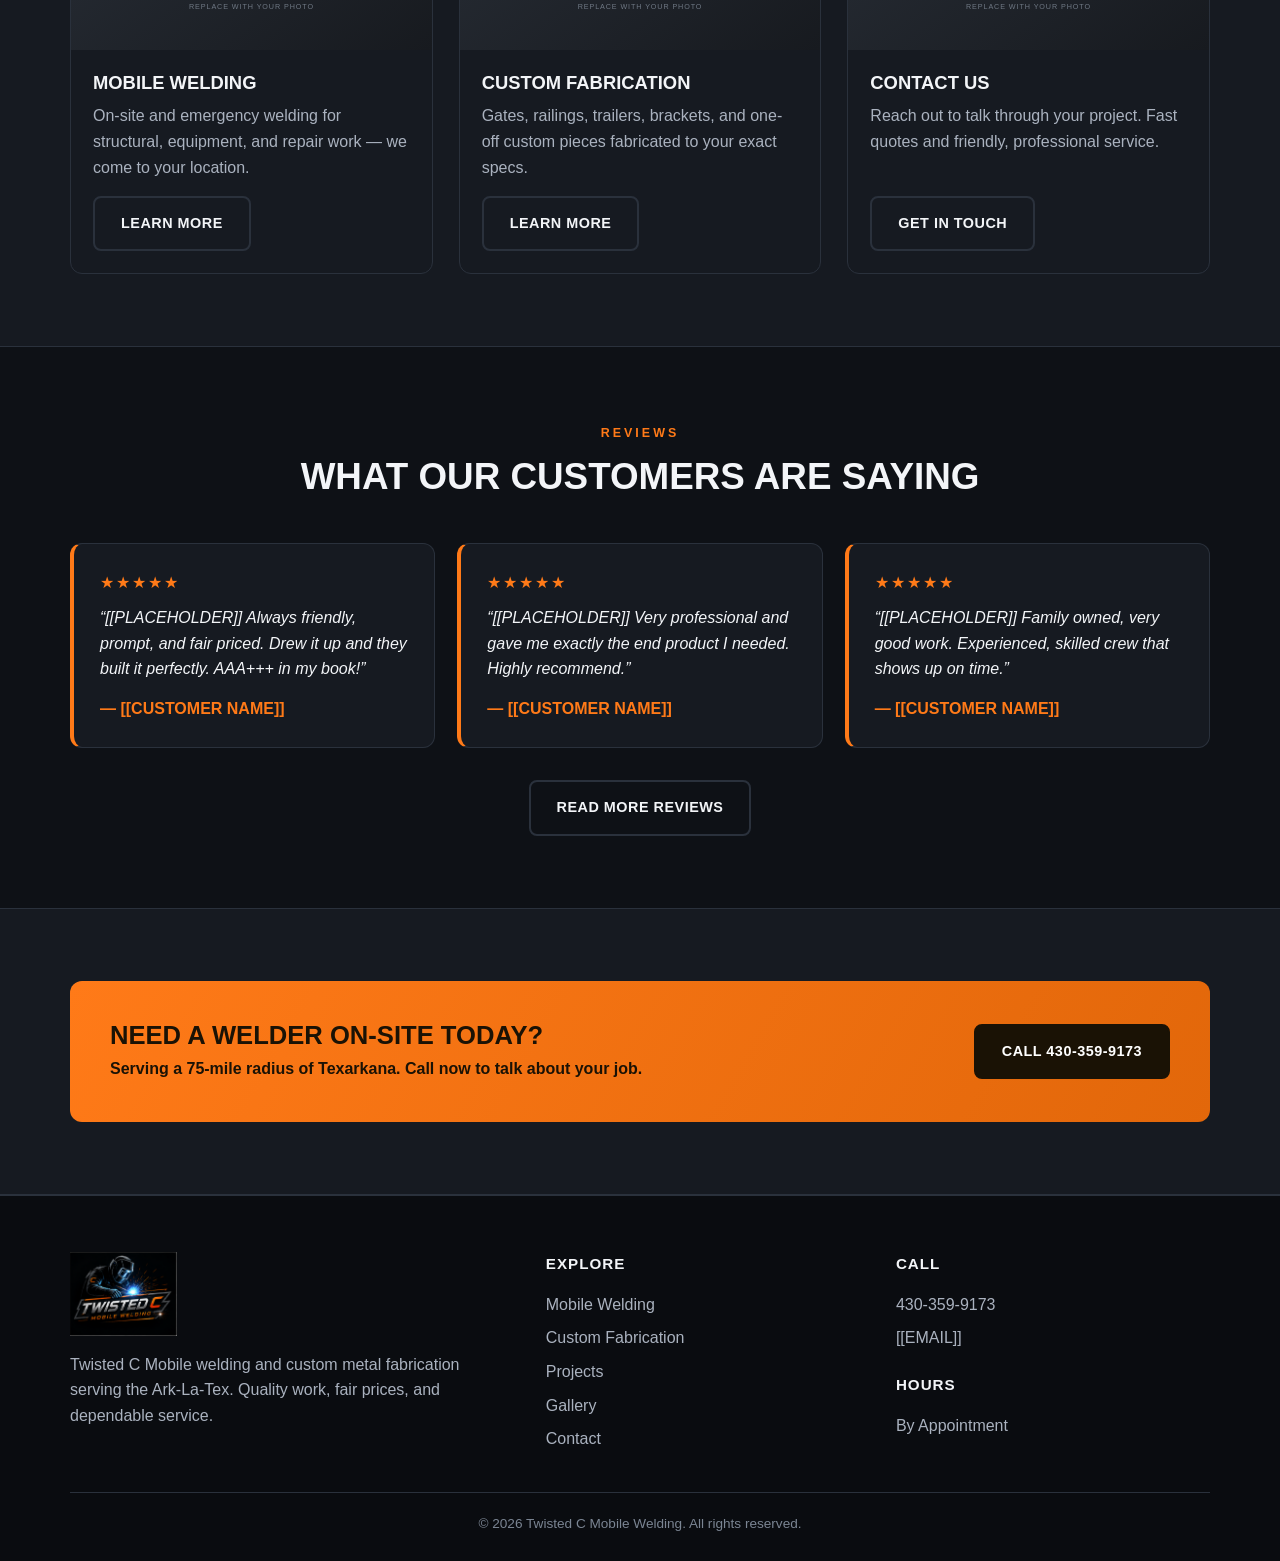
==== commit 4e0106a9: "Add welder photo to Who We Are section on home page" ====
--- a/index.html
+++ b/index.html
@@ -72,7 +72,7 @@
           <a class="btn btn-primary" href="mobile-welding.html">Explore Our Services</a>
         </div>
         <div>
-          <img src="assets/placeholder.svg" alt="[[PLACEHOLDER]] welder performing on-site work">
+          <img src="assets/who-we-are.png" alt="Welder making sparks while welding steel on-site">
         </div>
       </div>
     </section>
--- a/css/styles.css
+++ b/css/styles.css
@@ -18,7 +18,7 @@
   --muted: #aab2bf;
   --muted-2: #7b8593;
 
-  --header-h: 76px;
+  --header-h: 96px;
   --maxw: 1180px;
   --radius: 12px;
   --shadow: 0 10px 30px rgba(0, 0, 0, 0.35);
@@ -110,7 +110,7 @@
 }
 
 .brand { display: flex; align-items: center; }
-.brand img { height: 58px; width: auto; }
+.brand img { height: 72px; width: auto; }
 
 .main-nav ul {
   list-style: none;
@@ -477,6 +477,18 @@
   font-weight: 600;
   letter-spacing: 1px;
 }
+
+.map-embed {
+  display: block;
+  margin-top: 26px;
+  border-radius: var(--radius);
+  overflow: hidden;
+  border: 1px solid var(--border);
+  line-height: 0;
+  transition: border-color 0.15s ease;
+}
+.map-embed:hover { border-color: var(--accent); }
+.map-embed img { width: 100%; height: auto; display: block; }
 
 /* =========================================================
    Footer
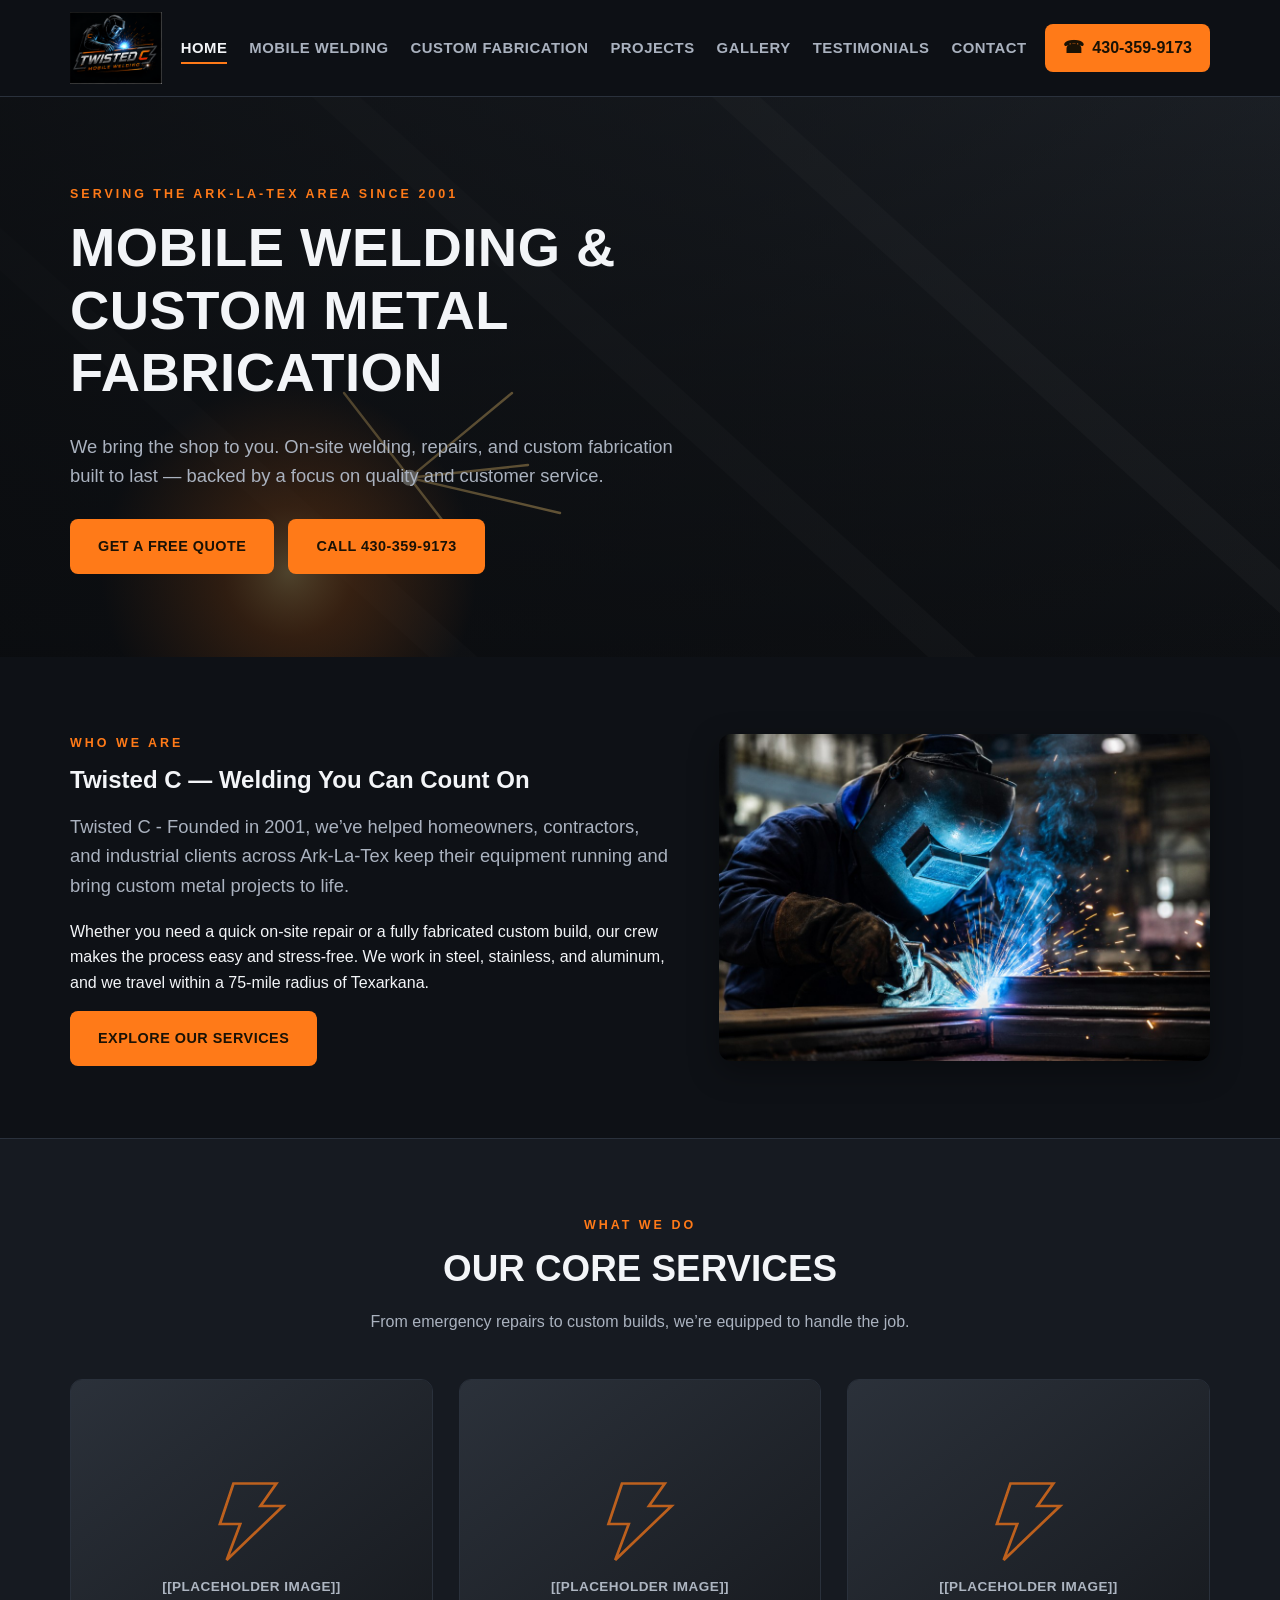
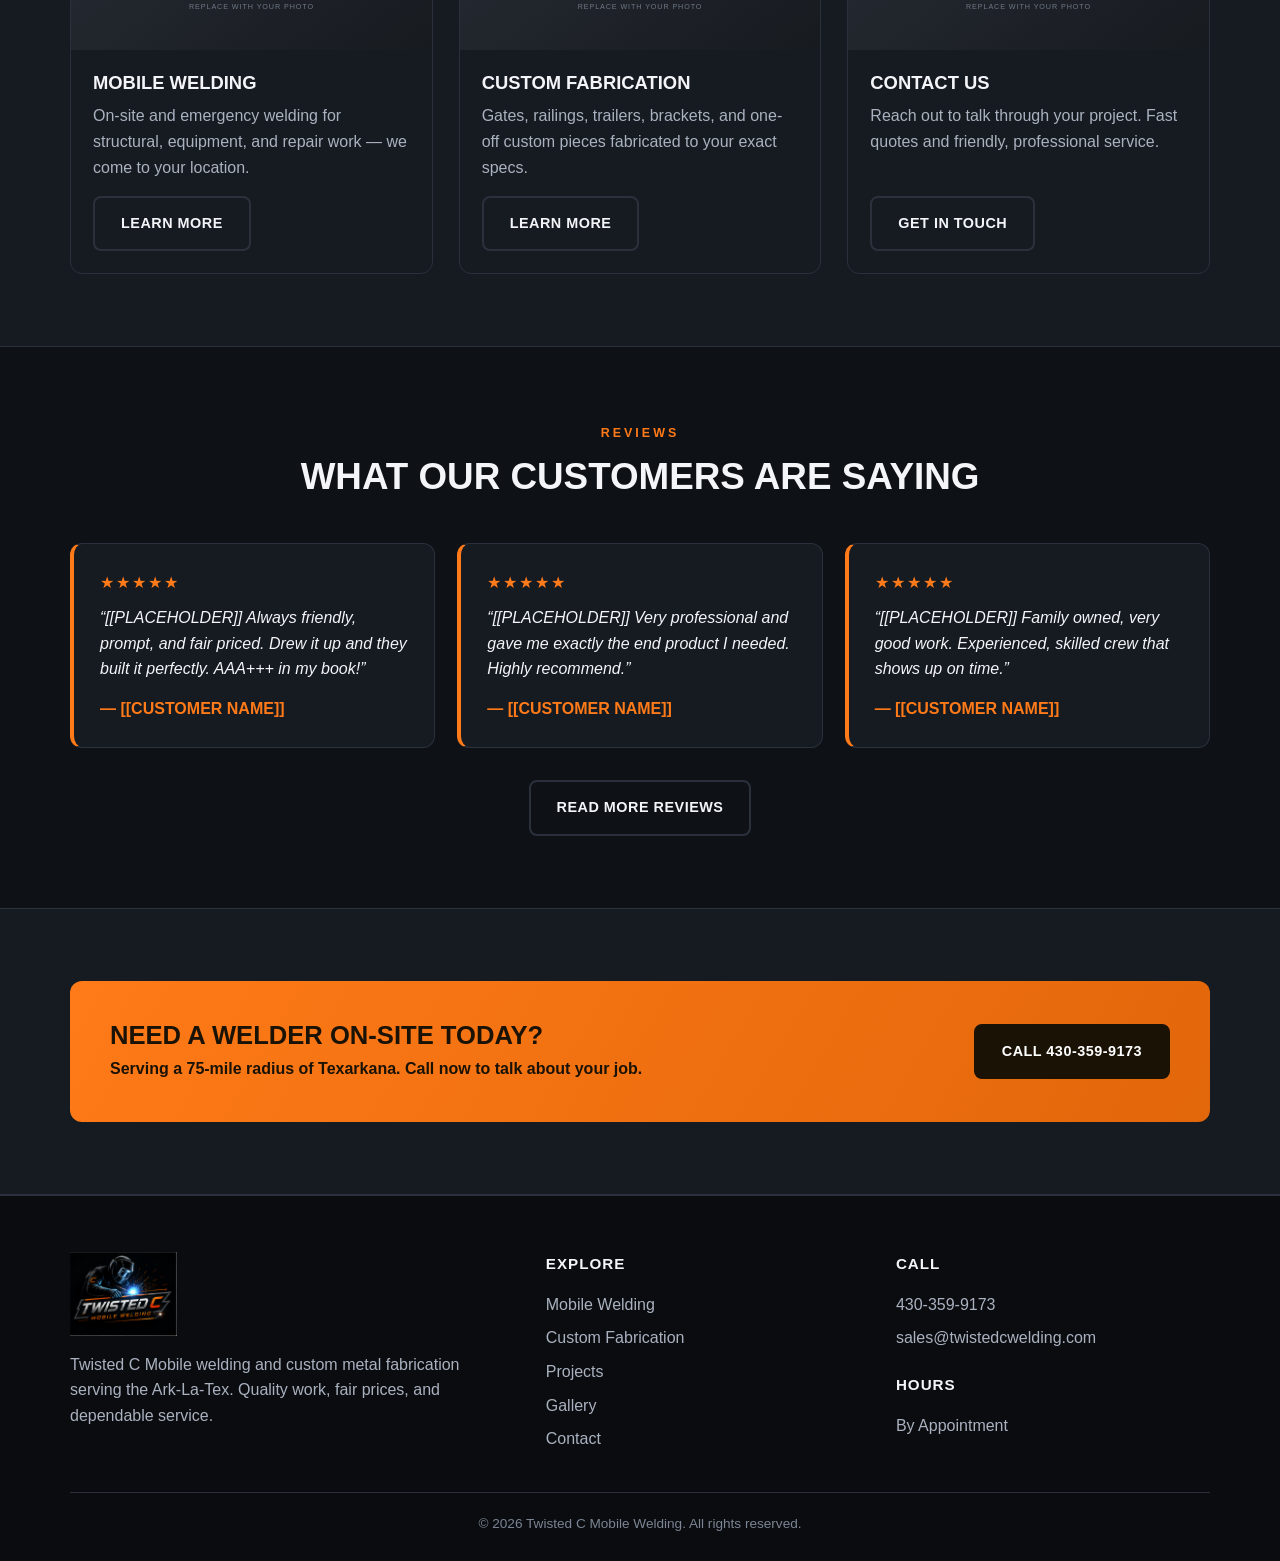
==== commit bb039536: "Contact page: clean intro, drop shop/address, by-appointment hours, set service area and email" ====
--- a/index.html
+++ b/index.html
@@ -180,7 +180,7 @@
           <h4>Call</h4>
           <ul>
             <li><a href="tel:430-359-9173">430-359-9173</a></li>
-            <li><a href="mailto:[[EMAIL]]">[[EMAIL]]</a></li>
+            <li><a href="mailto:sales@twistedcwelding.com">sales@twistedcwelding.com</a></li>
           </ul>
           <h4 style="margin-top:22px;">Hours</h4>
           <div class="footer-hours">
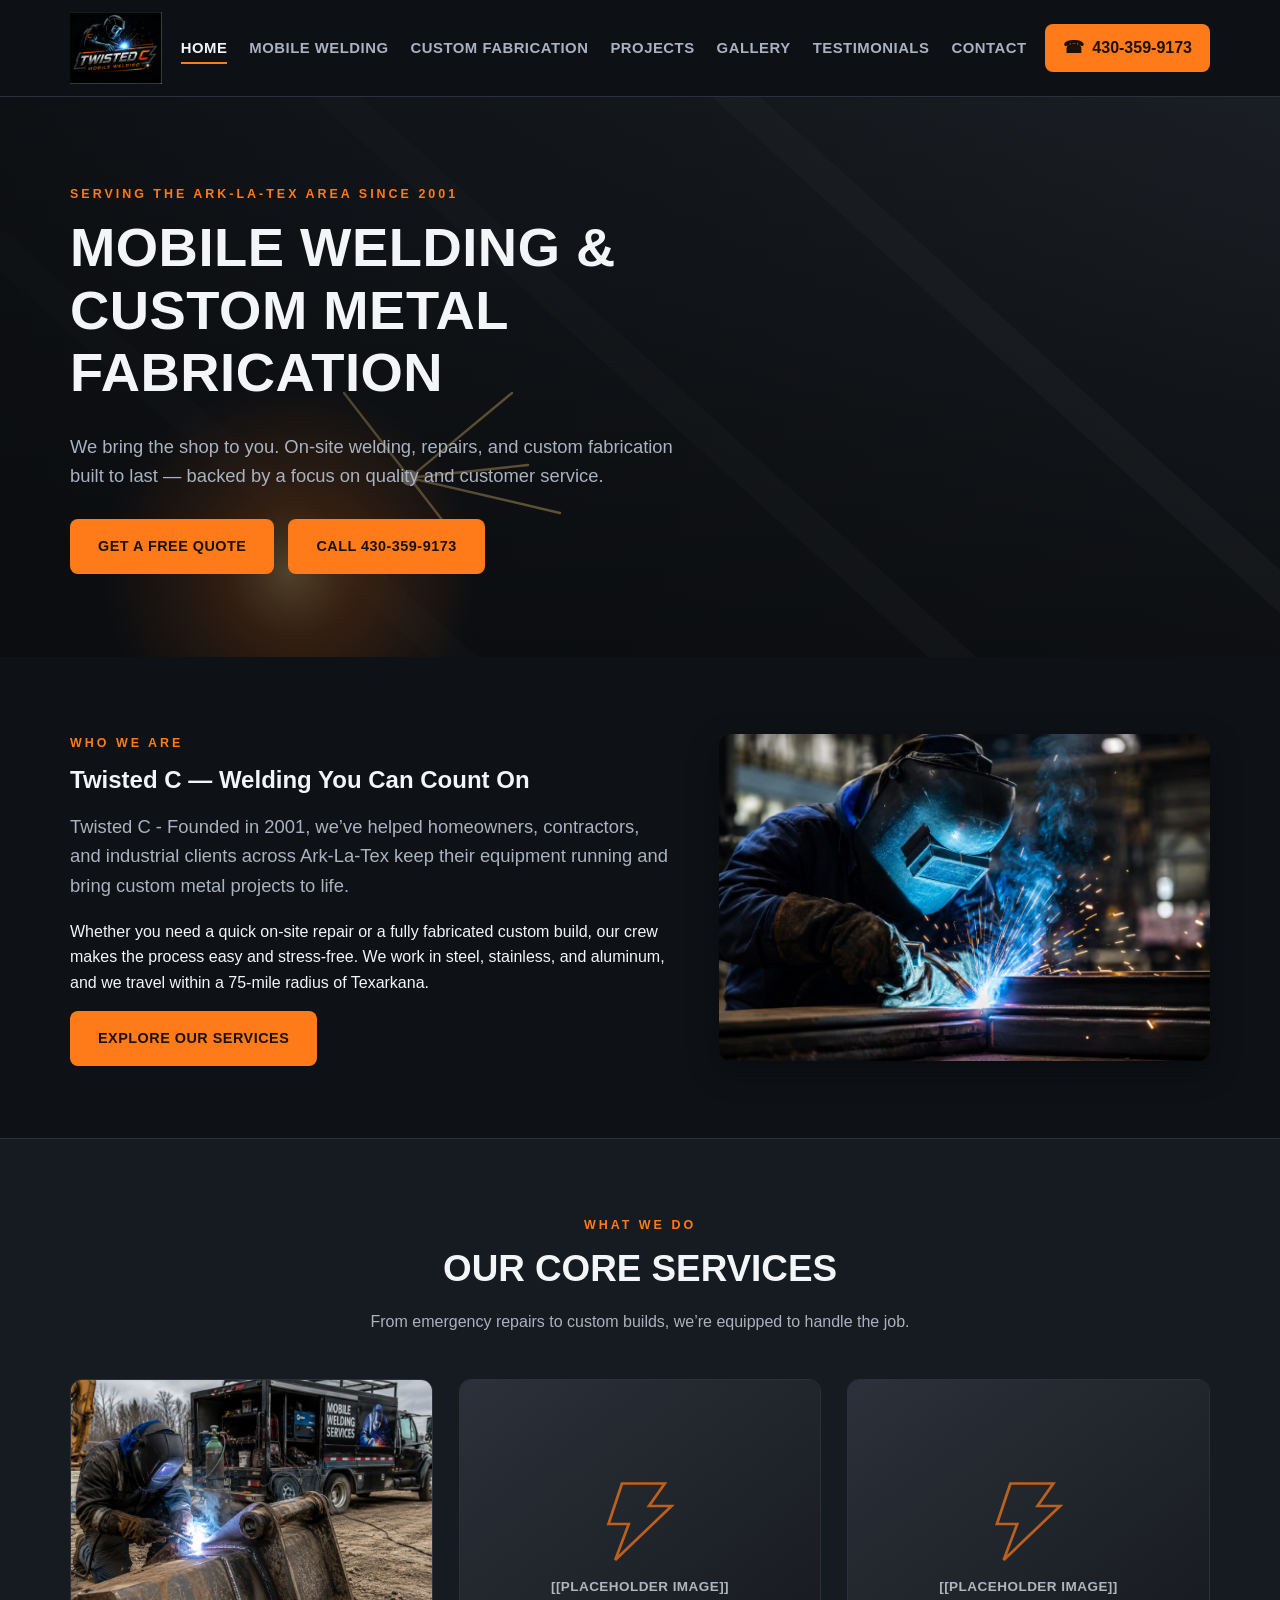
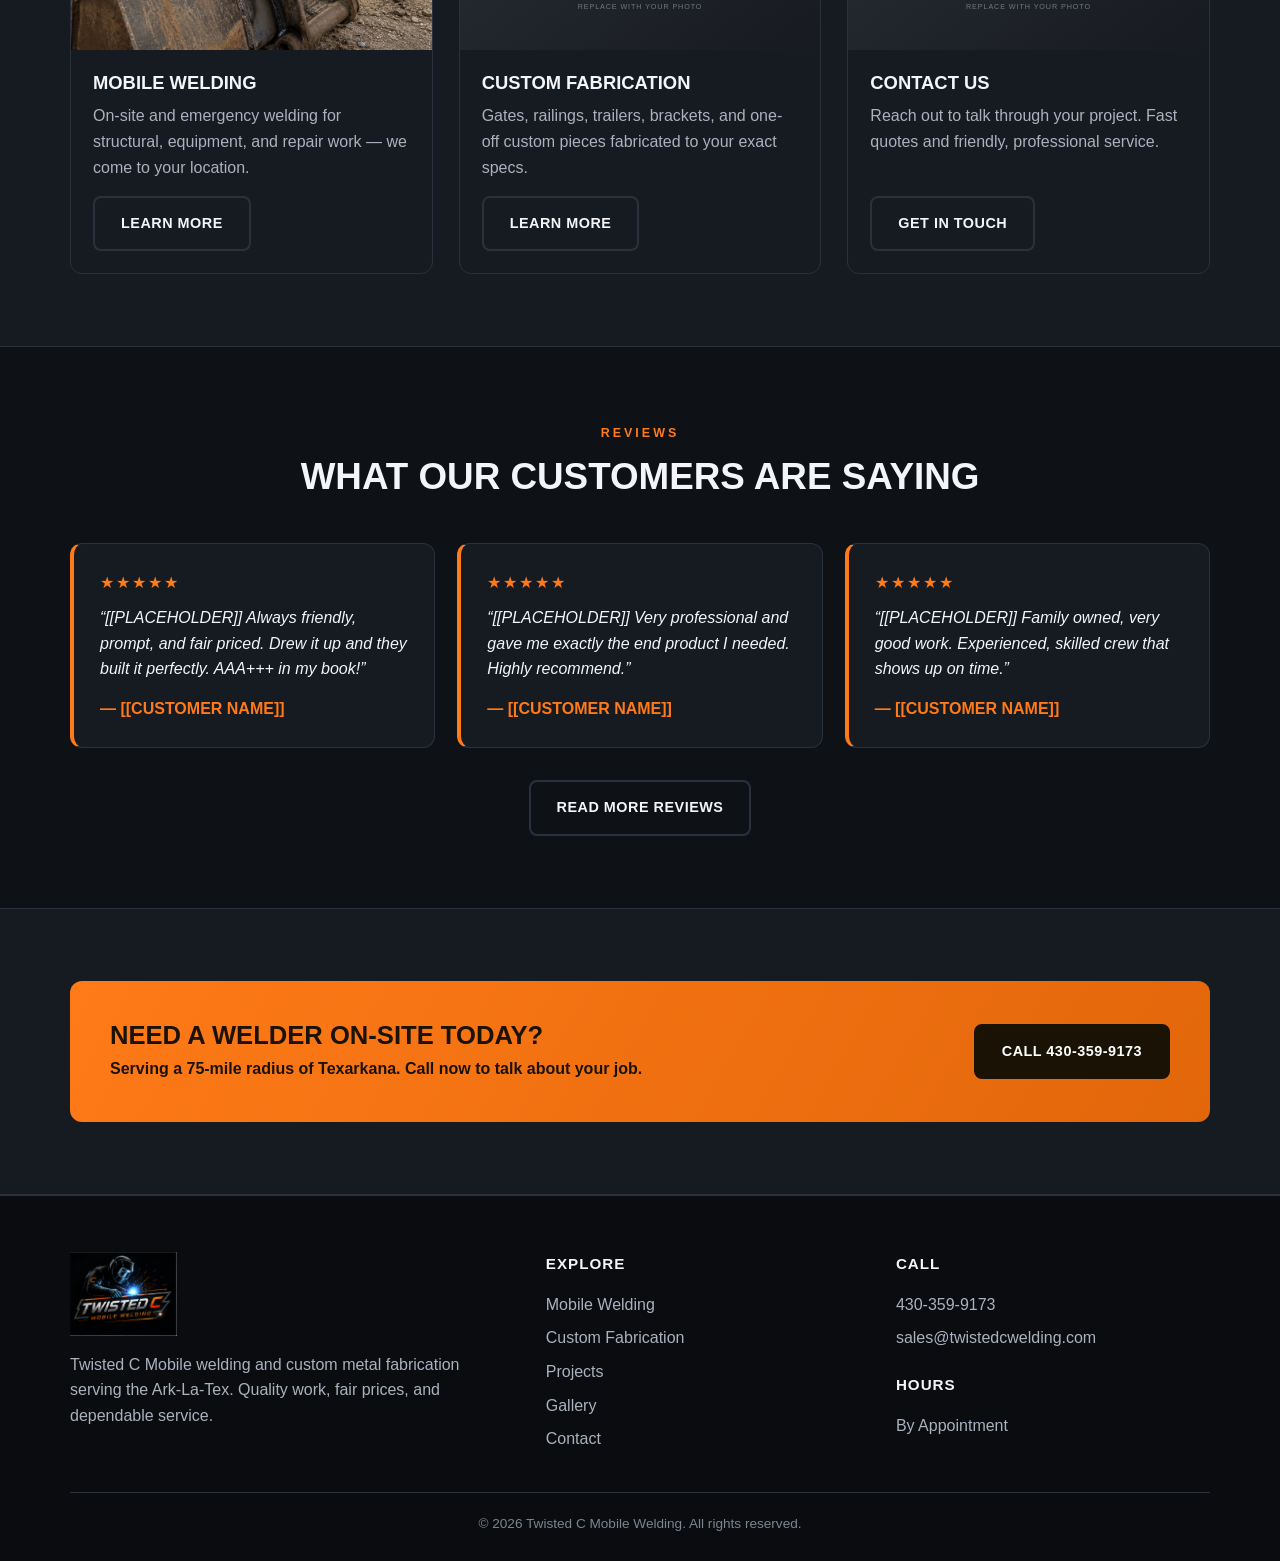
==== commit 66cfd168: "Add mobile welding photo to home page service card" ====
--- a/index.html
+++ b/index.html
@@ -87,7 +87,7 @@
         </div>
         <div class="card-grid">
           <article class="card">
-            <div class="card-media"><img src="assets/placeholder.svg" alt="[[PLACEHOLDER]] mobile welding"></div>
+            <div class="card-media"><img src="assets/card-mobile-welding.png" alt="Mobile welding rig on a job site with a welder at work"></div>
             <div class="card-body">
               <h3>Mobile Welding</h3>
               <p>On-site and emergency welding for structural, equipment, and repair work &mdash; we come to your location.</p>
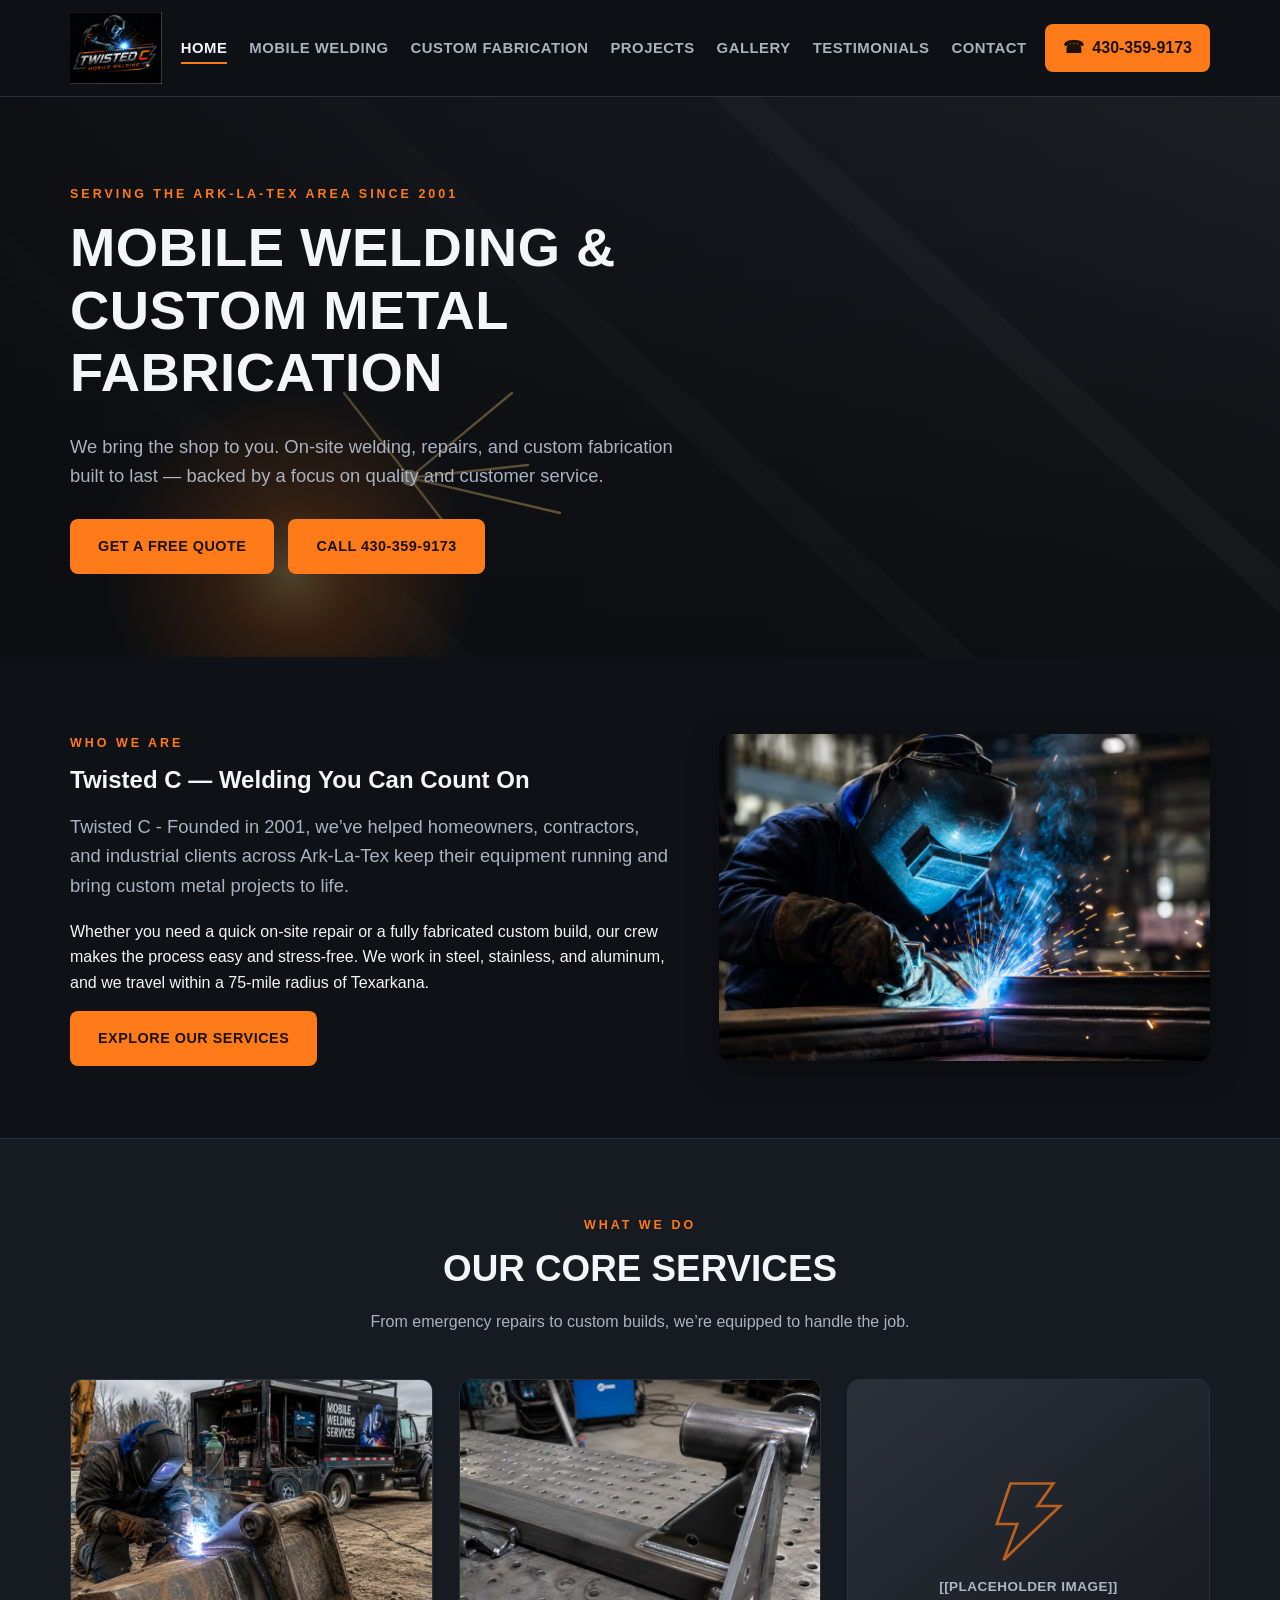
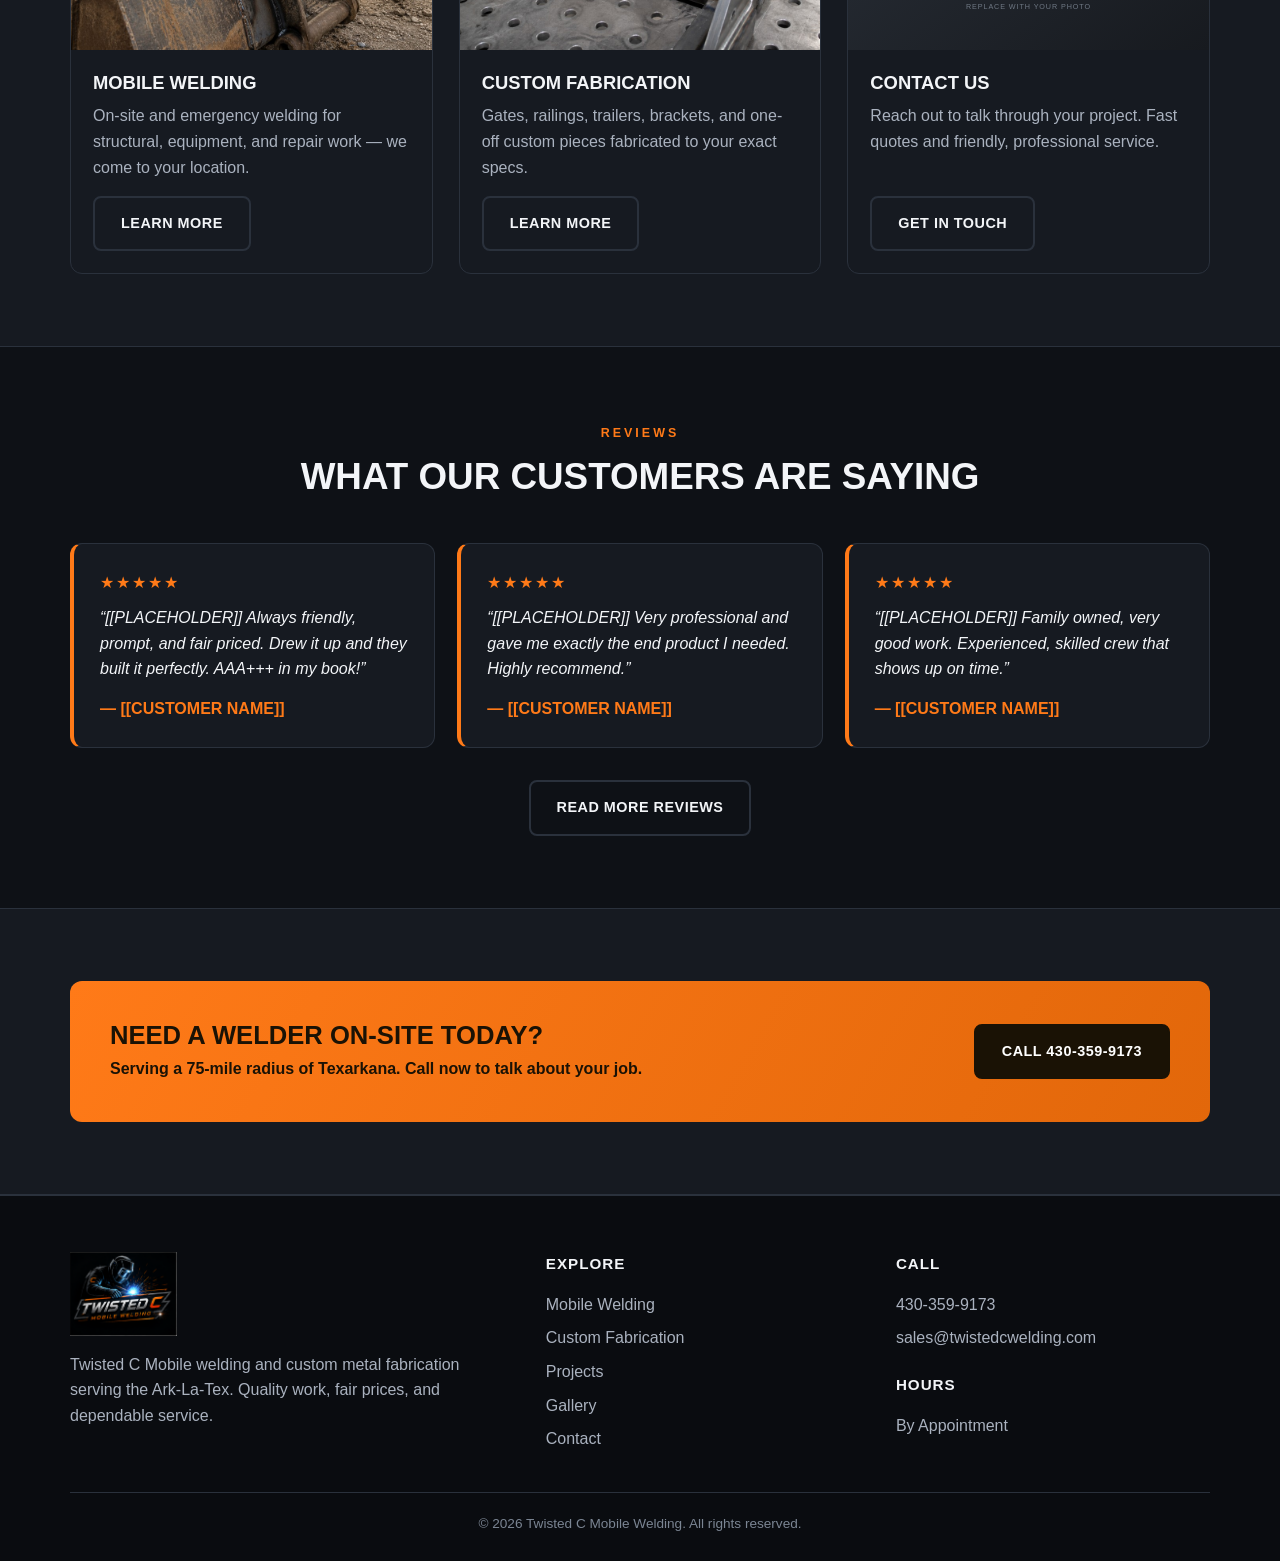
==== commit 1d78b1b1: "Add custom fabrication photo to home page service card" ====
--- a/index.html
+++ b/index.html
@@ -95,7 +95,7 @@
             </div>
           </article>
           <article class="card">
-            <div class="card-media"><img src="assets/placeholder.svg" alt="[[PLACEHOLDER]] custom fabrication"></div>
+            <div class="card-media"><img src="assets/card-custom-fabrication.png" alt="Custom welded steel frame fabricated on a fixture table"></div>
             <div class="card-body">
               <h3>Custom Fabrication</h3>
               <p>Gates, railings, trailers, brackets, and one-off custom pieces fabricated to your exact specs.</p>
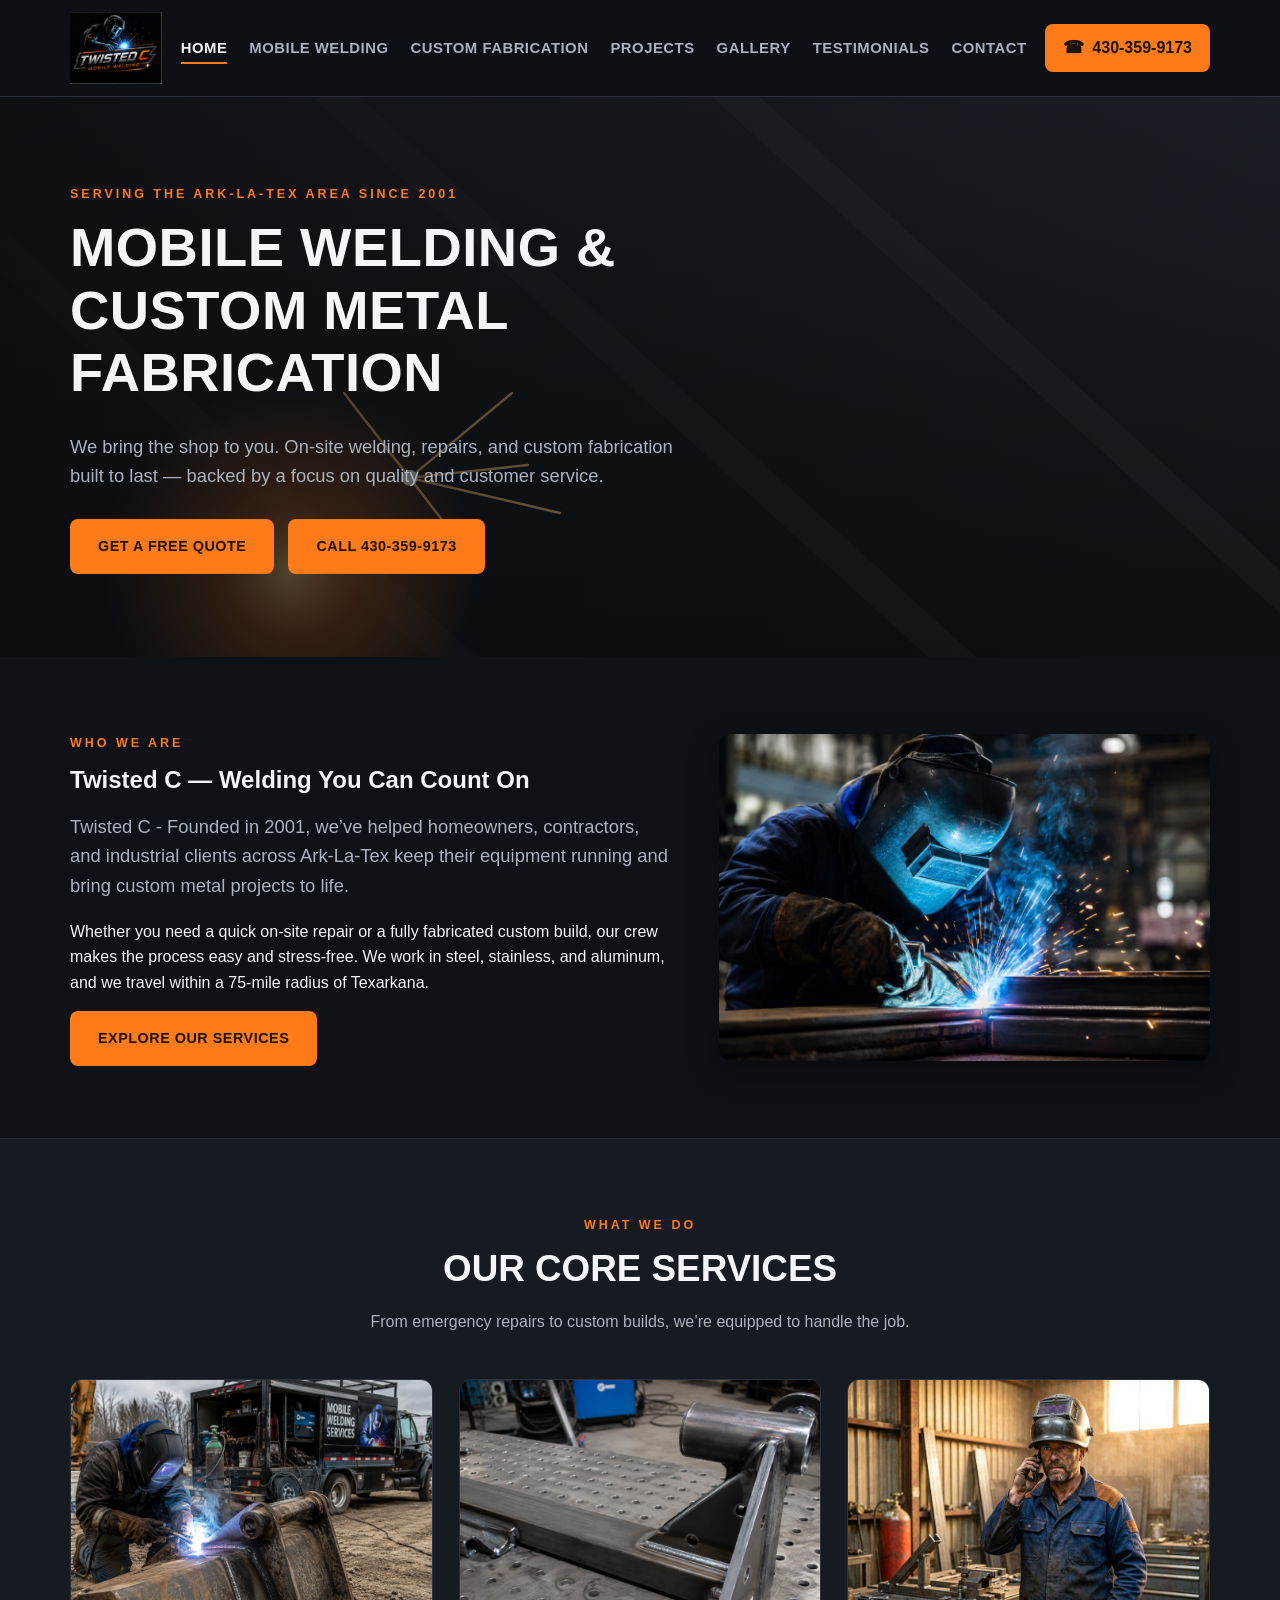
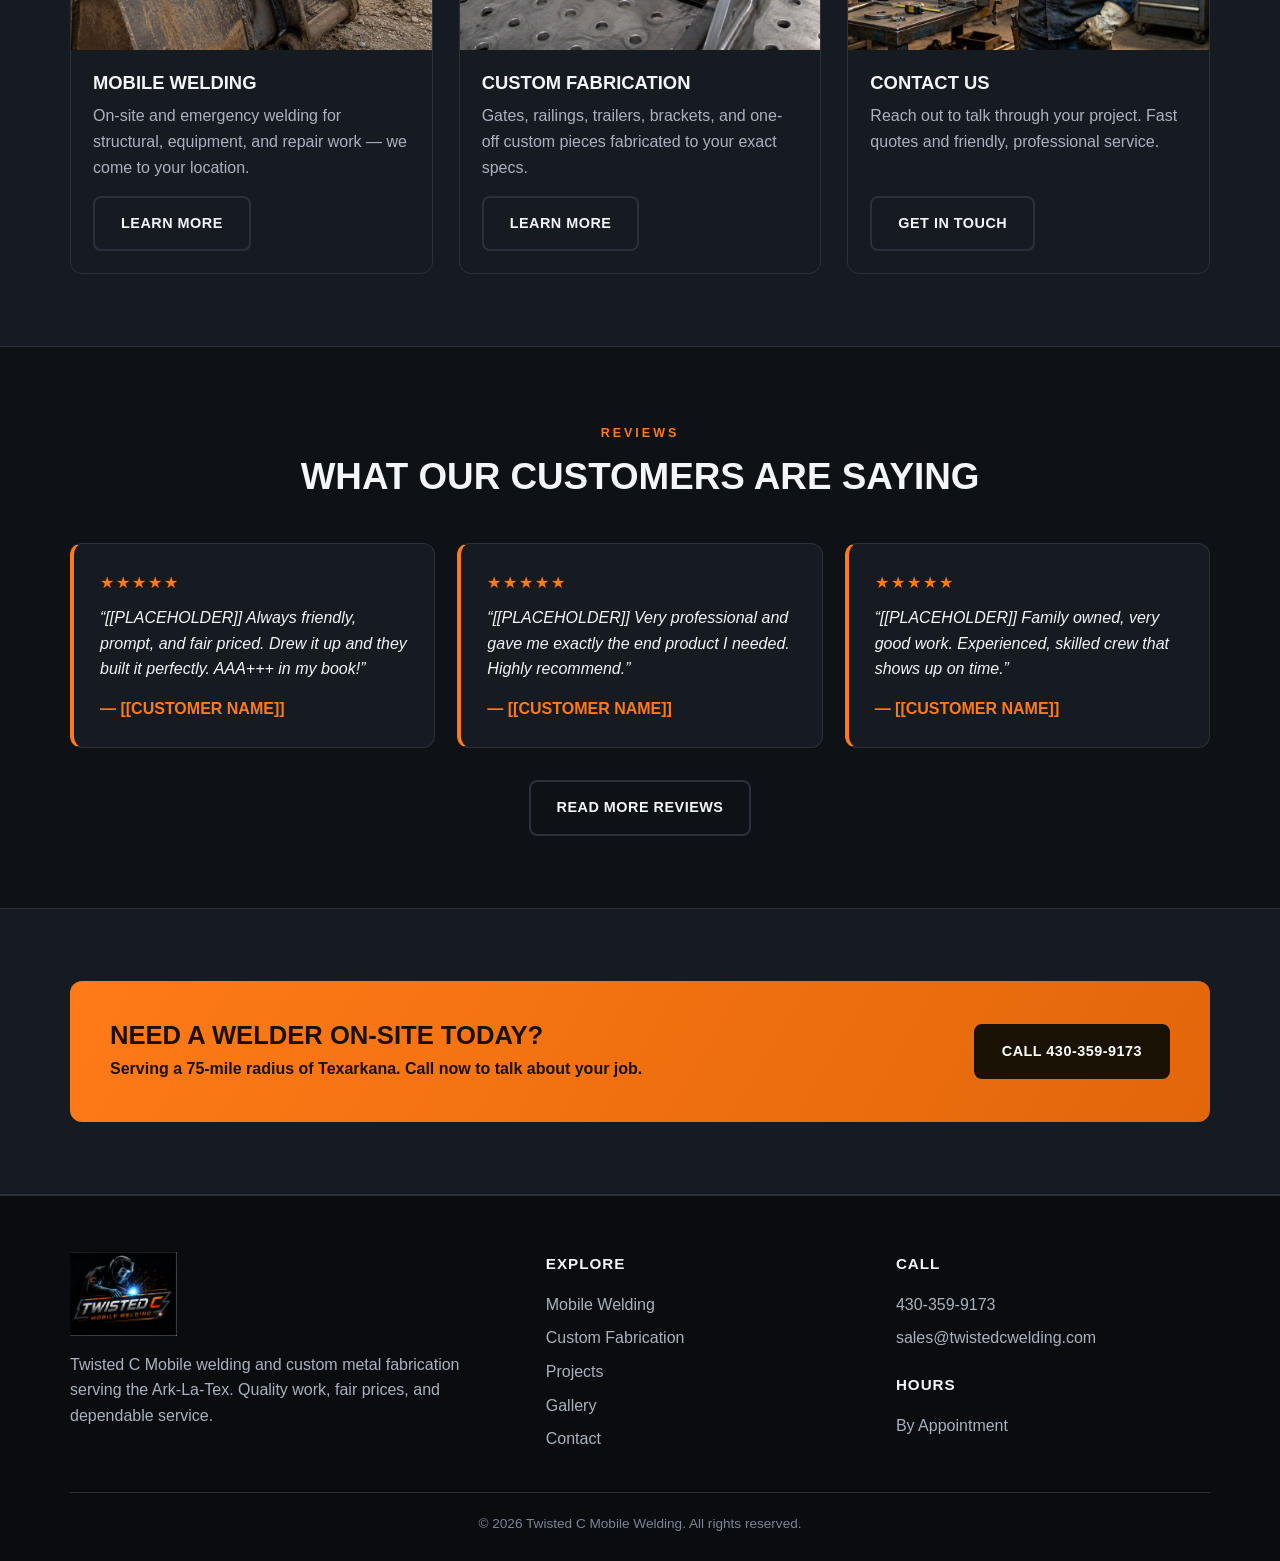
==== commit 5d769ad1: "Add contact photo to home page service card" ====
--- a/index.html
+++ b/index.html
@@ -103,7 +103,7 @@
             </div>
           </article>
           <article class="card">
-            <div class="card-media"><img src="assets/placeholder.svg" alt="[[PLACEHOLDER]] contact us"></div>
+            <div class="card-media"><img src="assets/card-contact.png" alt="Welder taking a phone call in the shop"></div>
             <div class="card-body">
               <h3>Contact Us</h3>
               <p>Reach out to talk through your project. Fast quotes and friendly, professional service.</p>
